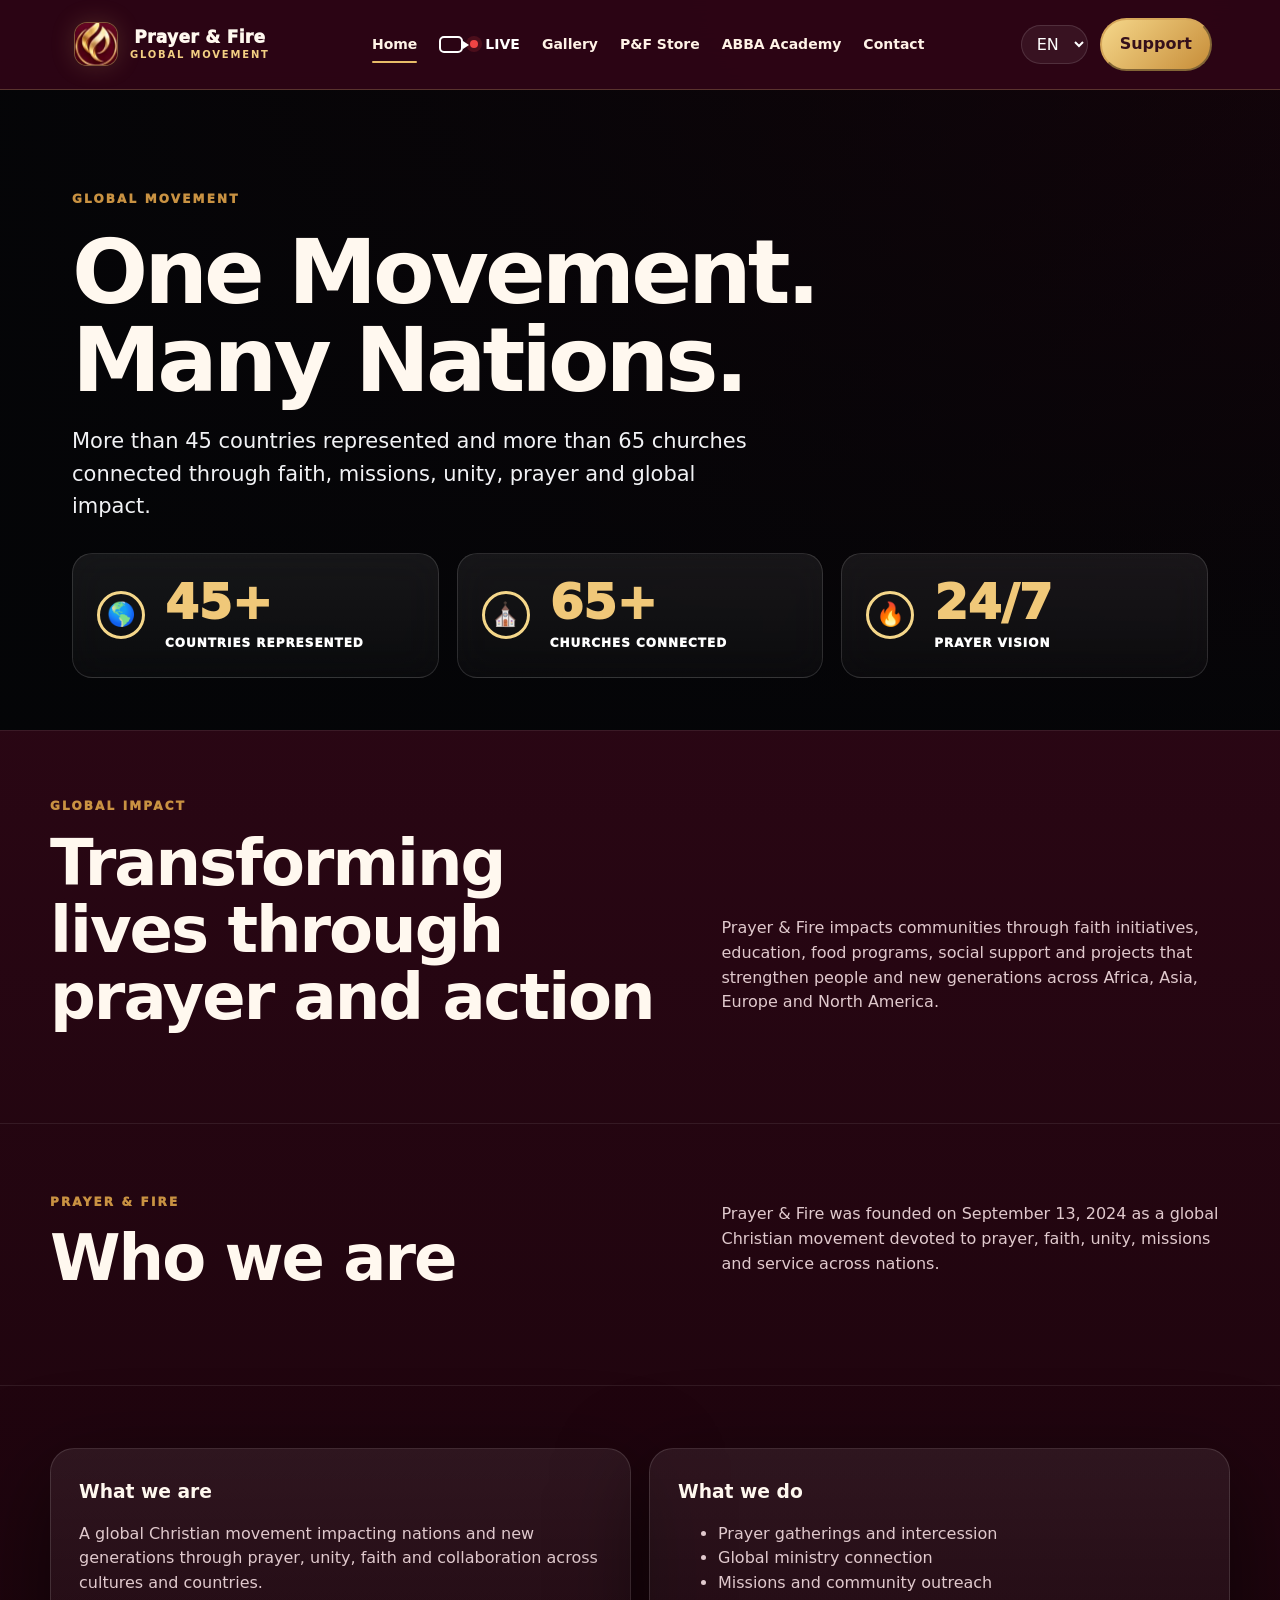
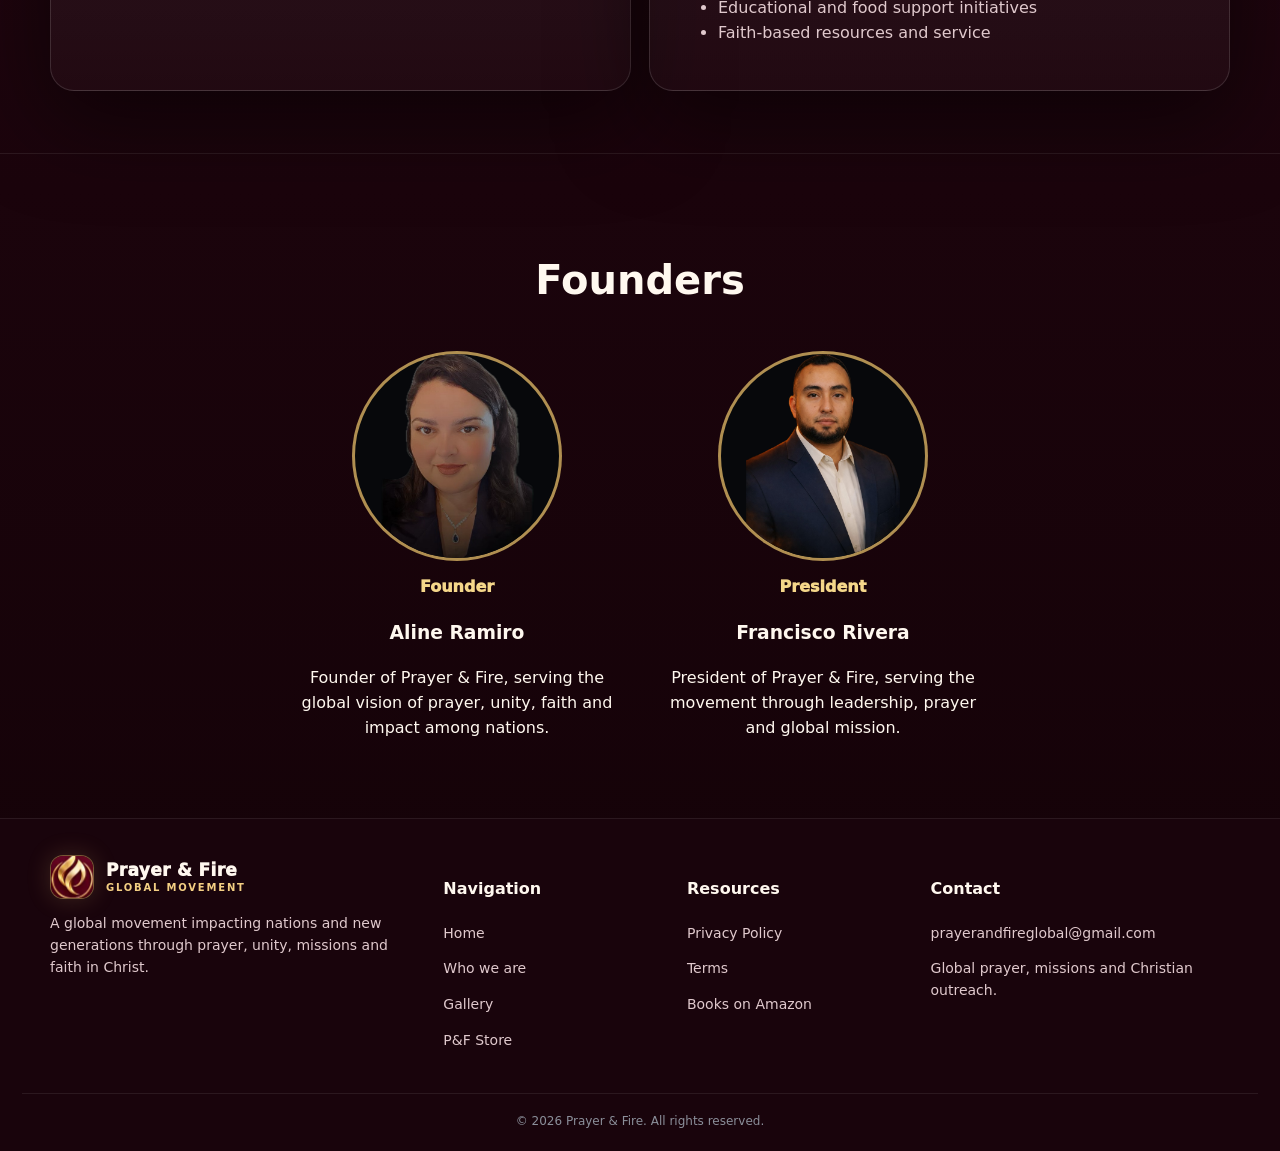
==== index.html @ 80cd93b4 "Clean up golden flame logo crop in site header" ====
<!doctype html>
<html lang="en">
<head>
  <meta charset="utf-8">

  <meta
    name="viewport"
    content="width=device-width,initial-scale=1,viewport-fit=cover"
  >

  <meta name="theme-color" content="#650820">

  <title>Prayer & Fire – Global Movement</title>

  <meta
    name="description"
    content="Prayer & Fire is a global Christian movement impacting nations and new generations through faith, unity, prayer, missions, outreach and global connection."
  >

  <meta
    name="keywords"
    content="Prayer and Fire, Prayer & Fire Global Movement, Christian movement, prayer, missions, global outreach, churches, nations"
  >

  <meta name="robots" content="index,follow,max-image-preview:large">

  <link rel="canonical" href="https://prayerandfire.org/">

  <meta property="og:title" content="Prayer & Fire – Global Movement">

  <meta
    property="og:description"
    content="A global Christian movement impacting nations and new generations through prayer, faith, unity, missions and global outreach."
  >

  <meta property="og:url" content="https://prayerandfire.org/">
  <meta property="og:type" content="website">
  <meta property="og:image" content="https://prayerandfire.org/prayer-fire-gold-icon.webp">

  <meta name="twitter:card" content="summary_large_image">

  <link rel="icon" href="/favicon.ico">

  <link
    rel="apple-touch-icon"
    sizes="180x180"
    href="/apple-touch-icon.png"
  >

  <script
    defer
    src="https://cdn.jsdelivr.net/npm/@supabase/supabase-js@2.112.3"
  ></script>

  <!-- Google / Search Engine structured information -->
  <script type="application/ld+json">
  {
    "@context":"https://schema.org",
    "@type":"Organization",
    "name":"Prayer & Fire Global Movement",
    "alternateName":"Prayer & Fire",
    "url":"https://prayerandfire.org/",
    "logo":"https://prayerandfire.org/prayer-fire-gold-icon.webp",
    "description":"A global Christian movement impacting nations and new generations through prayer, faith, unity, missions and global outreach.",
    "sameAs":[
      "https://www.instagram.com/prayerandfireglobal/"
    ],
    "founder":[
      {
        "@type":"Person",
        "name":"Aline Ramiro"
      },
      {
        "@type":"Person",
        "name":"Francisco Rivera"
      }
    ]
  }
  </script>

<style>

:root{
  --bg:#19040c;
  --panel:#270713;
  --card:#350b1b;
  --text:#fff8ef;
  --muted:#e0c9cd;
  --orange:#e8bc68;
  --orange2:#f5d78a;
  --green:#22c55e;
  --red:#ef4444;
  --border:rgba(255,255,255,.13);
  --r:24px;
  --shadow:0 28px 90px rgba(0,0,0,.52);
}

*{
  box-sizing:border-box;
}

html{
  scroll-behavior:smooth;
}

body{
  margin:0;
  background:
    radial-gradient(
      900px 500px at 75% 0%,
      rgba(232,188,104,.18),
      transparent 60%
    ),
    linear-gradient(
      180deg,
      #19040c,
      #260713 45%,
      #140309
    );

  color:var(--text);

  font-family:
    Inter,
    ui-sans-serif,
    system-ui,
    -apple-system,
    Segoe UI,
    Roboto,
    Arial,
    sans-serif;

  line-height:1.55;

  overflow-x:hidden;
}

a{
  color:inherit;
  text-decoration:none;
}

button,
input,
textarea,
select{
  font:inherit;
}

button{
  cursor:pointer;
}

img{
  max-width:100%;
}

.app{
  min-height:100vh;
}


/* =========================
   HEADER
========================= */

.topbar{
  position:sticky;
  top:0;
  z-index:50;

  background:rgba(40,6,18,.95);

  border-bottom:1px solid rgba(255,255,255,.09);

  backdrop-filter:blur(18px);
  -webkit-backdrop-filter:blur(18px);
}

.topbarInner{
  max-width:1180px;
  margin:0 auto;

  padding:18px;

  display:grid;

  grid-template-columns:auto 1fr auto;

  gap:18px;

  align-items:center;
}

.brandLink{
  display:flex;
  align-items:center;

  gap:12px;

  background:transparent;

  border:0;

  color:var(--text);

  cursor:pointer;
}

.brandLogo{
  width:44px;
  height:44px;

  border-radius:13px;

  overflow:hidden;

  background:rgba(232,188,104,.12);

  border:1px solid rgba(232,188,104,.38);

  box-shadow:
    0 0 24px
    rgba(232,188,104,.18);
}

.brandLogo img{
  width:100%;
  height:100%;

  object-fit:contain;

  padding:3px;
}

.brandTitle{
  display:flex;

  flex-direction:column;

  line-height:1;
}

.brandTitle strong{
  font-size:17px;

  letter-spacing:.02em;

  font-weight:950;
}

.brandTitle span{
  margin-top:4px;

  font-size:10px;

  letter-spacing:.18em;

  text-transform:uppercase;

  color:#edcb86;

  font-weight:900;
}

.nav{
  display:flex;

  gap:22px;

  justify-content:center;

  align-items:center;
}

.nav button{
  appearance:none;

  border:0;

  background:transparent;

  color:rgba(255,255,255,.88);

  font-size:14px;

  font-weight:850;

  cursor:pointer;

  padding:10px 0;

  position:relative;
}

.nav button::after{
  content:"";

  position:absolute;

  left:0;
  right:0;

  bottom:2px;

  height:2px;

  border-radius:999px;

  background:var(--orange);

  transform:scaleX(0);

  transition:.18s;
}

.nav button.active::after,
.nav button:hover::after{
  transform:scaleX(1);
}

.liveNav{
  display:inline-flex;
  align-items:center;
  gap:7px;
  color:#fff !important;
}

.liveCamera{
  width:24px;
  height:17px;
  border:2px solid currentColor;
  border-radius:5px;
  position:relative;
}

.liveCamera::after{
  content:"";
  position:absolute;
  right:-8px;
  top:3px;
  border-width:4px 0 4px 6px;
  border-style:solid;
  border-color:transparent transparent transparent currentColor;
}

.liveDot{
  width:8px;
  height:8px;
  border-radius:50%;
  background:var(--red);
  box-shadow:0 0 0 4px rgba(239,68,68,.16);
  animation:livePulse 1.7s ease-in-out infinite;
}

@keyframes livePulse{
  50%{opacity:.45}
}

.headerRight{
  display:flex;

  align-items:center;

  gap:12px;
}

.langWrap select{
  border:1px solid rgba(255,255,255,.12);

  background:rgba(255,255,255,.06);

  color:white;

  padding:8px 11px;

  border-radius:999px;
}

.topCta{
  background:
    linear-gradient(
      135deg,
      var(--orange),
      #c99242
    );

  padding:12px 18px;

  border-radius:999px;

  font-weight:900;
}


/* =========================
   BASIC PAGES
========================= */

.page{
  display:none;
}

.page.active{
  display:block;
}

.section{
  padding:62px 22px;

  border-top:
    1px solid
    rgba(255,255,255,.08);
}

.sectionInner{
  width:min(1180px,100%);

  margin:0 auto;
}

.pageHeader{
  padding:82px 22px 38px;

  background:
    radial-gradient(
      650px 280px at 22% 0%,
      rgba(232,188,104,.16),
      transparent 70%
    );
}

.pageHeaderInner{
  width:min(1180px,100%);

  margin:auto;
}

.pageHeader h1{
  font-size:
    clamp(
      38px,
      6vw,
      68px
    );

  line-height:1;

  letter-spacing:-2px;

  margin:0 0 15px;
}

.pageHeader p{
  color:var(--muted);

  font-size:17px;

  max-width:750px;
}

.eyebrow{
  display:inline-flex;

  color:#c99242;

  text-transform:uppercase;

  letter-spacing:.18em;

  font-weight:950;

  font-size:12px;
}

.sectionIntro{
  display:grid;

  grid-template-columns:
    1.1fr .9fr;

  gap:50px;

  align-items:end;

  margin-bottom:30px;
}

.sectionIntro h2{
  font-size:
    clamp(
      34px,
      5vw,
      64px
    );

  line-height:1.05;

  margin:12px 0 0;

  letter-spacing:-2px;
}

.sectionIntro p{
  color:var(--muted);

  font-size:16px;
}


/* =========================
   BUTTONS
========================= */

.btnRow{
  display:flex;

  gap:14px;

  flex-wrap:wrap;

  margin-top:26px;
}

.btn,
.platformBtn,
.supportBtn,
.adminBtn{
  min-height:50px;

  display:inline-flex;

  align-items:center;

  justify-content:center;

  gap:8px;

  border-radius:999px;

  padding:13px 20px;

  border:
    1px solid
    rgba(255,255,255,.18);

  background:
    rgba(255,255,255,.06);

  color:white;

  font-weight:900;

  cursor:pointer;
}

.primaryBtn,
.fireBtn{
  background:
    linear-gradient(
      135deg,
      var(--orange),
      #ff7b21
    );

  border:0;

  box-shadow:
    0 16px 38px
    rgba(232,188,104,.28);
}

.btn:hover,
.platformBtn:hover,
.supportBtn:hover,
.adminBtn:hover{
  transform:translateY(-1px);
}


/* =========================
   HERO
========================= */

.hero{
  min-height:640px;

  display:flex;

  align-items:center;

  position:relative;

  overflow:hidden;

  background:
    linear-gradient(
      90deg,
      rgba(4,5,7,.96) 0%,
      rgba(4,5,7,.74) 45%,
      rgba(4,5,7,.30) 100%
    ),
    linear-gradient(
      180deg,
      rgba(4,5,7,.05),
      rgba(4,5,7,.95)
    ),
    #19040c;

  background-size:cover;

  background-position:center;
}

.heroInner{
  width:min(1180px,100%);

  margin:auto;

  padding:84px 22px 40px;

  position:relative;

  z-index:2;
}

.hero h1{
  font-size:
    clamp(
      48px,
      7vw,
      96px
    );

  line-height:.98;

  letter-spacing:-4px;

  margin:18px 0 16px;

  max-width:770px;
}

.hero p{
  max-width:680px;

  color:#f1f2f5;

  font-size:
    clamp(
      16px,
      1.8vw,
      21px
    );
}

.heroStats{
  width:min(1180px,100%);

  margin:30px auto 0;

  display:grid;

  grid-template-columns:
    repeat(3,1fr);

  gap:18px;
}

.stat{
  border:1px solid var(--border);

  background:
    linear-gradient(
      180deg,
      rgba(255,255,255,.075),
      rgba(255,255,255,.028)
    );

  backdrop-filter:blur(18px);

  border-radius:20px;

  padding:24px;

  display:flex;

  align-items:center;

  gap:20px;
}

.statIcon{
  width:48px;
  height:48px;

  border-radius:50%;

  display:grid;

  place-items:center;

  border:3px solid #f5d78a;

  font-size:23px;
}

.stat strong{
  display:block;

  color:#f0c879;

  font-size:48px;

  line-height:1;

  font-weight:950;
}

.stat span{
  display:block;

  color:#fff;

  font-size:12px;

  font-weight:950;

  letter-spacing:.08em;

  text-transform:uppercase;

  margin-top:8px;
}


/* =========================
   CARDS
========================= */

.grid{
  display:grid;

  gap:18px;
}

.grid2{
  grid-template-columns:
    repeat(2,1fr);
}

.grid3{
  grid-template-columns:
    repeat(3,1fr);
}

.card{
  border:
    1px solid
    var(--border);

  background:
    linear-gradient(
      180deg,
      rgba(255,255,255,.07),
      rgba(255,255,255,.025)
    );

  border-radius:var(--r);

  box-shadow:var(--shadow);
}

.card h3{
  margin:0 0 8px;
}

.card p,
.card li{
  color:var(--muted);
}


/* =========================
   IMPACT
========================= */

.impactCard{
  overflow:hidden;
}

.impactImage{
  display:none;
}

.impactCard .impactIcon{
  margin-top:0;
}

.impactBody{
  padding:18px;
}

.impactIcon{
  width:44px;
  height:44px;

  margin-top:-42px;
  margin-bottom:12px;

  position:relative;

  border-radius:50%;

  background:
    linear-gradient(
      135deg,
      var(--orange),
      #ff8126
    );

  display:grid;

  place-items:center;

  box-shadow:
    0 12px 26px
    rgba(232,188,104,.32);
}


/* =========================
   GALLERY
========================= */

.galleryFilters{
  display:flex;
  gap:10px;
  flex-wrap:wrap;
  margin-bottom:24px;
}

.galleryFilter{
  min-height:44px;
  padding:10px 18px;
  border-radius:999px;
  border:1px solid rgba(255,255,255,.16);
  background:rgba(255,255,255,.06);
  color:#fff;
  font-weight:900;
}

.galleryFilter.active{
  border-color:transparent;
  background:linear-gradient(135deg,var(--orange),#ff7b21);
  box-shadow:0 12px 30px rgba(232,188,104,.22);
}

.galleryGrid{
  display:grid;

  grid-template-columns:
    repeat(3,1fr);

  gap:16px;
}

.galleryCard{
  overflow:hidden;

  border-radius:20px;

  border:
    1px solid
    var(--border);

  background:#0a0c10;
}

.galleryImage{
  aspect-ratio:1/1;

  overflow:hidden;

  cursor:pointer;

  background:#260713;
}

.galleryImage img{
  width:100%;
  height:100%;

  object-fit:cover;

  transition:.3s ease;
}

.galleryImage video{
  width:100%;
  height:100%;
  object-fit:cover;
  background:#000;
}

.recordPreview{
  width:100%;
  max-height:300px;
  margin-top:14px;
  border-radius:14px;
  background:#000;
  display:none;
}

.recordPreview.show{
  display:block;
}

.recordingDot{
  color:#ff7474;
  font-weight:900;
}

.galleryCard:hover img{
  transform:scale(1.035);
}

.galleryCaption{
  padding:15px;
}

.galleryCaption strong{
  display:block;

  margin-bottom:5px;
}

.galleryCaption span{
  display:block;

  color:var(--muted);

  font-size:13px;
}

.galleryEmpty{
  grid-column:1/-1;

  color:var(--muted);

  padding:30px;

  border:
    1px dashed
    rgba(255,255,255,.18);

  border-radius:18px;

  text-align:center;
}


/* =========================
   STORE / PRODUCTS / BOOKS
========================= */

.storeGrid{
  display:grid;

  grid-template-columns:
    repeat(2,1fr);

  gap:22px;
}

.storeGrid .card{
  padding:28px;
}

.amazonLogoPure{
  width:64px;
  height:64px;

  border-radius:18px;

  background:#050505;

  position:relative;

  margin-bottom:16px;

  display:flex;

  align-items:center;

  justify-content:center;
}

.amazonLogoPure span{
  color:#fff;

  font-size:43px;

  font-family:Georgia,serif;

  font-weight:900;

  transform:
    translateY(-4px);
}

.amazonLogoPure i{
  position:absolute;

  left:14px;
  right:12px;
  bottom:12px;

  height:9px;

  border-bottom:
    5px solid
    #ff9900;

  border-radius:
    0 0 60px 60px;
}

.platformLogo{
  width:64px;
  height:64px;

  object-fit:contain;

  border-radius:18px;

  margin-bottom:16px;
}

.productGrid,
.booksGrid{
  display:grid;

  grid-template-columns:
    repeat(3,1fr);

  gap:18px;

  margin-top:24px;
}

.productCard,
.bookCard{
  overflow:hidden;
}

.productImage{
  aspect-ratio:1.2/1;

  background:#0b0d10;
}

.productImage img{
  width:100%;
  height:100%;

  object-fit:cover;
}

.bookCover{
  aspect-ratio:3/4;

  background:#111;

  display:flex;

  justify-content:center;

  align-items:center;
}

.bookCover img{
  width:100%;
  height:100%;

  object-fit:cover;
}


/* =========================
   FOUNDERS
========================= */

.leadersWrap{
  display:grid;

  grid-template-columns:
    repeat(
      2,
      minmax(
        230px,
        320px
      )
    );

  justify-content:center;

  gap:46px;
}

.leader{
  text-align:center;
}

.leaderAvatar{
  width:210px;
  height:210px;

  margin:0 auto 14px;

  border-radius:50%;

  overflow:hidden;

  border:
    3px solid
    rgba(232,188,104,.75);

  background:#07080b;
}

.leaderAvatar img{
  width:100%;
  height:100%;

  object-fit:contain;

  object-position:
    center top;
}

.leaderRole{
  color:#f5d78a;

  font-weight:950;
}


/* =========================
   SUPPORT / CONTACT
========================= */

.supportGrid{
  display:grid;

  grid-template-columns:
    repeat(3,1fr);

  gap:22px;
}

.supportGrid .card{
  padding:28px;

  display:flex;

  flex-direction:column;

  align-items:flex-start;
}

.supportGrid .supportBtn{
  margin-top:auto;
}

.contactGrid{
  max-width:900px;

  display:grid;

  gap:24px;
}

.contactGrid .card,
.subscribeCard{
  padding:28px;
}

.field{
  width:100%;

  border:
    1px solid
    rgba(255,255,255,.13);

  background:
    rgba(255,255,255,.06);

  color:white;

  border-radius:16px;

  padding:14px 16px;

  margin:
    7px 0 12px;

  outline:none;
}

.field::placeholder{
  color:#8f93a0;
}

textarea.field{
  min-height:110px;

  resize:vertical;
}

.status{
  color:#edcb86;

  font-size:13px;
}

.status.ok{
  color:#78e69a;
}

.status.error{
  color:#ff8181;
}


/* =========================
   ADMIN
========================= */

.modal,
.lightbox{
  position:fixed;

  inset:0;

  z-index:9999;

  display:none;

  align-items:center;

  justify-content:center;

  background:
    rgba(0,0,0,.88);

  padding:18px;
}

.modal.active,
.lightbox.active{
  display:flex;
}

.modalPanel{
  width:
    min(
      1050px,
      96vw
    );

  max-height:92vh;

  overflow:auto;

  border:
    1px solid
    rgba(255,255,255,.13);

  background:
    linear-gradient(
      180deg,
      #15171d,
      #08090c
    );

  border-radius:24px;

  padding:24px;

  box-shadow:var(--shadow);
}

.modalTop{
  display:flex;

  align-items:center;

  justify-content:
    space-between;

  gap:16px;

  margin-bottom:16px;
}

.closeBtn,
.lightbox button{
  width:46px;
  height:46px;

  border-radius:50%;

  border:
    1px solid
    rgba(255,255,255,.20);

  background:
    rgba(255,255,255,.12);

  color:white;

  font-size:26px;
}

.adminTabs{
  display:flex;

  gap:10px;

  flex-wrap:wrap;

  margin:18px 0;
}

.adminTabs button{
  border-radius:999px;

  border:
    1px solid
    rgba(255,255,255,.15);

  background:
    rgba(255,255,255,.06);

  color:white;

  padding:11px 15px;

  font-weight:900;
}

.adminTabs button.active{
  background:
    linear-gradient(
      135deg,
      var(--orange),
      #ff7b21
    );

  border:0;
}

.adminSection{
  display:none;
}

.adminSection.active{
  display:block;
}

.adminRow{
  display:grid;

  grid-template-columns:
    1fr auto auto;

  gap:10px;

  align-items:center;

  border-top:
    1px solid
    rgba(255,255,255,.08);

  padding:14px 0;
}

.adminThumb{
  width:58px;
  height:58px;

  object-fit:cover;

  border-radius:10px;

  margin-right:10px;

  vertical-align:middle;
}

.danger{
  background:
    rgba(255,40,40,.16);

  border-color:
    rgba(255,40,40,.30);
}

.uploadBox{
  border:
    1px dashed
    rgba(255,255,255,.22);

  border-radius:16px;

  padding:18px;

  margin:10px 0 14px;
}

.uploadPreview{
  width:150px;
  max-height:170px;

  object-fit:cover;

  border-radius:13px;

  display:none;

  margin-top:12px;
}

.uploadPreview.show{
  display:block;
}

.checkRow{
  display:flex;

  align-items:center;

  gap:10px;

  margin:12px 0;
}

.checkRow input{
  width:20px;
  height:20px;
}

.adminGroup{
  padding:18px;

  border:
    1px solid
    var(--border);

  border-radius:18px;

  margin:15px 0;

  background:
    rgba(255,255,255,.025);
}

.subscriberTools{
  display:flex;

  gap:10px;

  flex-wrap:wrap;

  margin-bottom:18px;
}


/* =========================
   LIGHTBOX
========================= */

.lightbox img{
  max-width:96vw;

  max-height:88vh;

  object-fit:contain;

  border-radius:14px;
}

.lightbox button{
  position:absolute;

  top:20px;
  right:20px;
}


/* =========================
   FOOTER
========================= */

.footer{
  border-top:
    1px solid
    rgba(255,255,255,.08);

  padding:
    36px 22px 20px;

  background:#19040c;
}

.footerInner{
  width:min(1180px,100%);

  margin:auto;

  display:grid;

  grid-template-columns:
    1.2fr .7fr .7fr 1fr;

  gap:34px;
}

.footer p,
.footer a{
  color:var(--muted);

  font-size:14px;
}

.copy{
  text-align:center;

  color:#8b8f9a;

  font-size:12px;

  margin-top:28px;

  padding-top:18px;

  border-top:
    1px solid
    rgba(255,255,255,.08);
}


/* =========================
   MOBILE
========================= */

@media(max-width:960px){

  .topbarInner{
    grid-template-columns:
      1fr auto;
  }

  .nav{
    grid-column:1/-1;

    justify-content:flex-start;

    overflow-x:auto;

    gap:18px;

    padding-bottom:4px;
  }

  .topCta{
    display:none;
  }

  .sectionIntro{
    grid-template-columns:1fr;
  }

  .heroStats,
  .grid3,
  .supportGrid,
  .footerInner{
    grid-template-columns:
      1fr 1fr;
  }

  .storeGrid,
  .grid2,
  .galleryGrid,
  .booksGrid,
  .productGrid{
    grid-template-columns:
      1fr 1fr;
  }

}

@media(max-width:640px){

  .topbarInner{
    padding:
      14px 12px;
  }

  .brandLogo{
    width:40px;
    height:40px;
  }

  .brandTitle strong{
    font-size:14px;
  }

  .brandTitle span{
    font-size:9px;
  }

  .nav{
    gap:16px;
  }

  .nav button{
    white-space:nowrap;

    font-size:13px;
  }

  .hero{
    min-height:auto;

    background:
      linear-gradient(
        180deg,
        rgba(4,5,7,.65),
        rgba(4,5,7,.98)
      ),
      #19040c;

    background-size:cover;
    background-position:center;
  }

  .heroInner{
    padding:
      68px 16px 28px;
  }

  .hero h1{
    font-size:
      clamp(
        47px,
        14vw,
        72px
      );

    letter-spacing:-2px;
  }

  .heroStats,
  .grid3,
  .grid2,
  .storeGrid,
  .supportGrid,
  .galleryGrid,
  .booksGrid,
  .productGrid,
  .footerInner{
    grid-template-columns:1fr;
  }

  .section{
    padding:
      46px 16px;
  }

  .pageHeader{
    padding:
      56px 16px 28px;
  }

  .impactImage{
    height:320px;
  }

  .leadersWrap{
    grid-template-columns:1fr;
  }

  .leaderAvatar{
    width:170px;
    height:170px;
  }

  .adminRow{
    grid-template-columns:1fr;
  }

  .adminTabs{
    position:sticky;
    top:0;

    background:#121419;

    padding:10px 0;

    z-index:3;
  }

}


/* Prayer & Fire burgundy and gold brand refresh */
body{background:radial-gradient(900px 600px at 75% 0%,rgba(158,28,67,.32),transparent 65%),linear-gradient(180deg,#330819,#1b040c 65%,#130207);color:#fff8ef}
.topbar{background:rgba(43,5,20,.96);border-bottom-color:rgba(237,203,134,.24)}
.nav button{color:#fff3e7}
.brandTitle span{color:#f3cf83}
.topCta,.primaryBtn,.supportBtn.primaryBtn{background:linear-gradient(135deg,#f5d78a,#c78d39)!important;color:#35101b!important;border-color:#d6a75a!important}
.topCta:hover,.primaryBtn:hover{filter:brightness(1.08)}
.nav button:focus-visible,.topCta:focus-visible,a:focus-visible{outline:3px solid #f5d78a;outline-offset:3px}

/* Mobile navigation: no clipped Contact or horizontal scrolling. */
@media(max-width:960px){
 .topbarInner{grid-template-columns:minmax(0,1fr) auto;gap:10px}
 .nav{grid-column:1/-1;display:flex;flex-wrap:wrap;justify-content:flex-start;align-items:center;gap:6px 15px;overflow:visible;min-width:0;padding-bottom:0}
 .nav button{white-space:nowrap;padding:9px 0}
 .headerRight{grid-column:2;grid-row:1}
}
@media(max-width:640px){
 .topbarInner{display:grid;grid-template-columns:minmax(0,1fr) auto;gap:9px 10px;padding:13px 14px}
 .brandLink{min-width:0}
 .brandTitle strong{font-size:15px}
 .brandTitle span{font-size:9px}
 .nav{grid-row:2;grid-column:1/-1;gap:3px 14px;overflow:visible;flex-wrap:wrap}
 .nav button{font-size:12px;padding:9px 0;flex:0 0 auto}
 .headerRight{grid-row:1;grid-column:2;justify-self:end}
 .langWrap select{font-size:13px;padding:7px 8px}
 .liveCamera{width:20px;height:15px}
}
@media(max-width:370px){.nav{gap:2px 10px}.nav button{font-size:11px}}
/* Remove leftover orange accents so statistics match burgundy/gold branding. */
.heroStats strong,.statCard strong,.statCard h3,.heroStat strong,.metricNumber{color:#efc979!important}

/* Stable responsive header: logo, complete menu, then language and donations. */
.heroStats .stat strong{color:#f0c879!important}
@media(max-width:960px){
 .topbarInner{display:grid!important;grid-template-columns:minmax(0,1fr) auto!important;gap:12px!important;align-items:center!important;padding:14px 18px!important}
 .brandLink{grid-column:1!important;grid-row:1!important;min-width:0!important;justify-self:start!important}
 .nav{grid-column:1/-1!important;grid-row:2!important;display:flex!important;flex-wrap:wrap!important;justify-content:flex-start!important;align-items:center!important;gap:7px 20px!important;width:100%!important;min-width:0!important;overflow:visible!important;padding:0!important}
 .nav button{font-size:14px!important;white-space:nowrap!important;line-height:1.3!important;padding:9px 0!important}
 .headerRight{grid-column:2!important;grid-row:1!important;display:flex!important;align-items:center!important;gap:10px!important;margin:0!important;justify-self:end!important}
 .topCta.navBtn{display:inline-flex!important;align-items:center!important;justify-content:center!important;min-height:43px!important;position:static!important;white-space:nowrap!important;padding:9px 15px!important;font-size:13px!important}
}
@media(max-width:640px){
 .topbarInner{grid-template-columns:minmax(0,1fr) auto!important;gap:10px!important;padding:14px 15px!important}
 .brandLogo{width:42px!important;height:42px!important}
 .brandTitle strong{font-size:14px!important}
 .brandTitle span{font-size:9px!important}
 .nav{grid-row:2!important;gap:4px 14px!important}
 .nav button{font-size:12px!important;padding:7px 0!important}
 .headerRight{grid-column:1/-1!important;grid-row:3!important;width:100%!important;justify-content:space-between!important;justify-self:stretch!important}
 .topCta.navBtn{min-width:115px!important;min-height:43px!important}
 .heroStats .stat strong{font-size:clamp(32px,9vw,48px)}
}

/* Crop stray lettering at the bottom of the golden flame icon. */
.brandLogo{overflow:hidden!important;isolation:isolate}
.brandLogo img{display:block!important;width:118%!important;height:118%!important;max-width:none!important;object-fit:cover!important;object-position:center 40%!important;padding:0!important;transform:translate(-7.6%,-11%)!important}
</style>
</head>

<body>

<div class="app">

<header class="topbar">

  <div class="topbarInner">

    <button
      class="brandLink navBtn"
      id="secretLogo"
      data-go="home"
      type="button"
    >

      <div class="brandLogo">

        <img
          src="./prayer-fire-gold-icon.webp?v=20261022"
          alt="Prayer & Fire golden flame logo"
        >

      </div>

      <div class="brandTitle">

        <strong>
          Prayer & Fire
        </strong>

        <span>
          Global Movement
        </span>

      </div>

    </button>

    <nav class="nav">

      <button
        class="navBtn active"
        data-go="home"
      >
        Home
      </button>

      <button
        class="liveNav"
        id="liveMeetingBtn"
        type="button"
        aria-label="Open live meeting"
      >
        <span class="liveCamera" aria-hidden="true"></span>
        <span class="liveDot" aria-hidden="true"></span>
        <span>LIVE</span>
      </button>

      <button
        class="navBtn"
        data-go="gallery"
      >
        Gallery
      </button>

      <button
        class="navBtn"
        data-go="store"
      >
        P&F Store
      </button>

      <button
        type="button"
        onclick="window.location.href='/academy.html'"
        aria-label="Open ABBA Academy"
      >
        ABBA Academy
      </button>

      <button
        class="navBtn"
        data-go="contact"
      >
        Contact
      </button>

    </nav>

    <div class="headerRight">

      <div class="langWrap">

        <select
          id="langSelect"
          aria-label="Language"
        >

          <option value="en">
            EN
          </option>

          <option value="es">
            ES
          </option>

          <option value="pt">
            PT
          </option>

        </select>

      </div>

      <button
        class="topCta navBtn"
        data-go="support"
      >
        Support
      </button>

    </div>

  </div>

</header>


<main>


<!-- =======================
     HOME
======================= -->

<section
  class="page active"
  data-page="home"
>

  <div class="hero">

    <div class="heroInner">

      <div class="eyebrow">
        Global Movement
      </div>

      <h1>
        One Movement.<br>
        Many Nations.
      </h1>

      <p>
        More than 45 countries represented and more than
        65 churches connected through faith, missions,
        unity, prayer and global impact.
      </p>

      <div class="heroStats">

        <div class="stat">

          <div class="statIcon">
            🌎
          </div>

          <div>

            <strong
              data-setting="stat_countries"
            >
              45+
            </strong>

            <span>
              Countries Represented
            </span>

          </div>

        </div>


        <div class="stat">

          <div class="statIcon">
            ⛪
          </div>

          <div>

            <strong
              data-setting="stat_churches"
            >
              65+
            </strong>

            <span>
              Churches Connected
            </span>

          </div>

        </div>


        <div class="stat">

          <div class="statIcon">
            🔥
          </div>

          <div>

            <strong
              data-setting="stat_prayer"
            >
              24/7
            </strong>

            <span>
              Prayer Vision
            </span>

          </div>

        </div>

      </div>

    </div>

  </div>


  <!-- GLOBAL IMPACT -->

  <section class="section">

    <div class="sectionInner">

      <div class="sectionIntro">

        <div>

          <div class="eyebrow">
            Global Impact
          </div>

          <h2>
            Transforming lives through prayer and action
          </h2>

        </div>

        <p>
          Prayer & Fire impacts communities through faith
          initiatives, education, food programs, social
          support and projects that strengthen people and
          new generations across Africa, Asia, Europe and
          North America.
        </p>

      </div>

      <div
        id="impactGrid"
        class="grid grid3"
      ></div>

    </div>

  </section>


  <!-- WHO WE ARE -->

  <section class="section" id="who-we-are">

    <div class="sectionInner">

      <div class="sectionIntro">

        <div>
          <div class="eyebrow">Prayer & Fire</div>
          <h2>Who we are</h2>
        </div>

        <p>
          Prayer & Fire was founded on September 13, 2024
          as a global Christian movement devoted to prayer,
          faith, unity, missions and service across nations.
        </p>

      </div>

    </div>

  </section>


  <section class="section">

    <div class="sectionInner">

      <div class="grid grid2">

        <div
          class="card"
          style="padding:28px"
        >

          <h3>
            What we are
          </h3>

          <p>
            A global Christian movement impacting nations
            and new generations through prayer, unity,
            faith and collaboration across cultures
            and countries.
          </p>

        </div>


        <div
          class="card"
          style="padding:28px"
        >

          <h3>
            What we do
          </h3>

          <ul>

            <li>
              Prayer gatherings and intercession
            </li>

            <li>
              Global ministry connection
            </li>

            <li>
              Missions and community outreach
            </li>

            <li>
              Educational and food support initiatives
            </li>

            <li>
              Faith-based resources and service
            </li>

          </ul>

        </div>

      </div>

    </div>

  </section>


  <section class="section">

    <div class="sectionInner">

      <h2
        style="
          text-align:center;
          font-size:40px;
          margin-bottom:40px
        "
      >
        Founders
      </h2>


      <div class="leadersWrap">

        <div class="leader">

          <div class="leaderAvatar">

            <img
              src="./aline.png.PNG"
              alt="Aline Ramiro, founder of Prayer and Fire"
            >

          </div>

          <div class="leaderRole">
            Founder
          </div>

          <h3>
            Aline Ramiro
          </h3>

          <p>
            Founder of Prayer & Fire, serving the global
            vision of prayer, unity, faith and impact
            among nations.
          </p>

        </div>


        <div class="leader">

          <div class="leaderAvatar">

            <img
              src="./francisco.png.PNG"
              alt="Francisco Rivera, president of Prayer and Fire"
            >

          </div>

          <div class="leaderRole">
            President
          </div>

          <h3>
            Francisco Rivera
          </h3>

          <p>
            President of Prayer & Fire, serving the movement
            through leadership, prayer and global mission.
          </p>

        </div>

      </div>

    </div>

  </section>

</section>



<!-- =======================
     GALLERY
======================= -->

<section
  class="page"
  data-page="gallery"
>

  <div class="pageHeader">

    <div class="pageHeaderInner">

      <div class="eyebrow">
        Prayer & Fire
      </div>

      <h1>
        Gallery
      </h1>

      <p>
        Real photos and videos from Prayer & Fire missions,
        meetings, prayer gatherings, education,
        outreach and service across nations.
      </p>

    </div>

  </div>


  <section class="section">

    <div class="sectionInner">

      <div
        class="galleryFilters"
        role="group"
        aria-label="Filter gallery media"
      >
<button
          class="galleryFilter active"
          type="button"
          data-gallery-filter="photos"
        >
          Photos
        </button>

        <button
          class="galleryFilter"
          type="button"
          data-gallery-filter="videos"
        >
          Videos
        </button>
      </div>

      <div
        id="galleryGrid"
        class="galleryGrid"
      ></div>

      <p
        id="galleryStatus"
        class="status"
      ></p>

    </div>

  </section>

</section>



<!-- =======================
     STORE
======================= -->

<section
  class="page"
  data-page="store"
>

  <div class="pageHeader">

    <div class="pageHeaderInner">

      <h1>
        P&F Store
      </h1>

      <p>
        Official Prayer & Fire resources, books,
        apparel and products.
      </p>

    </div>

  </div>


  <section class="section">

    <div class="sectionInner">

      <div class="storeGrid">


        <!-- AMAZON -->

        <div class="card">

          <div
            class="amazonLogoPure"
            aria-label="Amazon"
          >

            <span>
              a
            </span>

            <i></i>

          </div>

          <h3>
            Books on Amazon
          </h3>

          <p>
            Browse available Prayer & Fire books
            and open them securely on Amazon.
          </p>

          <div class="btnRow">

            <button
              class="platformBtn primaryBtn navBtn"
              data-go="books"
              type="button"
            >
              View Books
            </button>

          </div>

        </div>


        <!-- ETSY -->

        <div class="card">

          <img
            class="platformLogo"
            src="./etsy-logo.PNG"
            alt="Etsy logo"
          >

          <h3>
            Apparel & Products
          </h3>

          <p>
            Shop official Prayer & Fire products
            through our Etsy store.
          </p>

          <div class="btnRow">

            <a
              class="platformBtn primaryBtn"
              href="https://prayerandfire.etsy.com"
              target="_blank"
              rel="noopener"
            >
              Open Etsy Store
            </a>

          </div>

        </div>

      </div>


      <div
        id="productsGrid"
        class="productGrid"
      ></div>

    </div>

  </section>

</section>



<!-- =======================
     BOOKS
======================= -->

<section
  class="page"
  data-page="books"
>

  <div class="pageHeader">

    <div class="pageHeaderInner">

      <div class="eyebrow">
        Prayer & Fire Store
      </div>

      <h1>
        Books
      </h1>

      <p>
        Browse available titles and open each
        book securely on Amazon.
      </p>

      <div class="btnRow">

        <button
          class="btn navBtn"
          data-go="store"
          type="button"
        >
          ← Back to Store
        </button>

      </div>

    </div>

  </div>


  <section class="section">

    <div class="sectionInner">

      <p
        id="booksStatus"
        class="status"
      ></p>

      <div
        id="booksGrid"
        class="booksGrid"
      ></div>

    </div>

  </section>

</section>



<!-- =======================
     SUPPORT
======================= -->

<section
  class="page"
  data-page="support"
>

  <div class="pageHeader">

    <div class="pageHeaderInner">

      <div class="eyebrow">
        Support the Mission
      </div>

      <h1>
        Fuel the global prayer movement.
      </h1>

      <p>
        Your generosity helps support prayer initiatives,
        global outreach, faith resources and the
        Prayer & Fire mission.
      </p>

    </div>

  </div>


  <section class="section">

    <div class="sectionInner">

      <div class="supportGrid">


        <div class="card">

          <h3>
            One-time giving
          </h3>

          <p>
            Give securely via Stripe.
          </p>

          <a
            class="supportBtn primaryBtn"
            href="https://buy.stripe.com/9B66oHco06AqdX9dab7bW01"
            target="_blank"
            rel="noopener"
          >
            Give once
          </a>

        </div>


        <div class="card">

          <h3>
            Monthly support ($8.99)
          </h3>

          <p>
            Become a monthly supporter of the
            global prayer vision.
          </p>

          <a
            class="supportBtn primaryBtn"
            href="https://buy.stripe.com/6oU14ngEgcYO8CPfij7bW05"
            target="_blank"
            rel="noopener"
          >
            Start monthly support
          </a>

        </div>


        <div class="card">

          <h3>
            Manage subscription
          </h3>

          <p>
            Update your payment method or cancel
            monthly support securely.
          </p>

          <a
            class="supportBtn primaryBtn"
            href="https://billing.stripe.com/p/login/cNi00j3Ru6Aq5qD1rt7bW00"
            target="_blank"
            rel="noopener"
          >
            Manage subscription
          </a>

        </div>

        <div class="card">
          <h3>Contact Prayer & Fire</h3>
          <p>Questions, partnerships or ministry support? Reach our team here.</p>
          <button class="supportBtn primaryBtn navBtn" type="button" data-go="contact">Contact us</button>
        </div>
      </div>

    </div>

  </section>

</section>



<!-- =======================
     CONTACT
======================= -->

<section
  class="page"
  data-page="contact"
>

  <div class="pageHeader">

    <div class="pageHeaderInner">

      <h1>
        Connect with Prayer & Fire
      </h1>

      <p>
        Use our official email and social platforms
        for ministry communication, partnership
        questions and support.
      </p>

    </div>

  </div>


  <section class="section">

    <div class="sectionInner contactGrid">


      <!-- EMAIL -->

      <div class="card">

        <img
          class="platformLogo"
          src="./gmail-logo..PNG"
          alt="Gmail logo"
        >

        <h3>
          Official Email
        </h3>

        <p>
          Send a direct message to the
          Prayer & Fire team.
        </p>

        <a
          class="platformBtn primaryBtn"
          href="mailto:prayerandfireglobal@gmail.com"
        >
          prayerandfireglobal@gmail.com
        </a>

      </div>


      <!-- SUBSCRIBE -->

      <div class="subscribeCard card">

        <h3>
          Subscribe for Updates
        </h3>

        <p>
          Receive Prayer & Fire ministry updates,
          mission news, global impact reports
          and new products.
        </p>


        <form id="subscribeForm">

          <input
            name="website"
            tabindex="-1"
            autocomplete="off"
            aria-hidden="true"
            style="display:none"
          >

          <input
            class="field"
            name="name"
            placeholder="Name"
            required
          >

          <input
            class="field"
            name="email"
            type="email"
            placeholder="Email"
            required
          >

          <input
            class="field"
            name="country"
            placeholder="Country"
          >

          <button
            class="supportBtn primaryBtn"
            type="submit"
          >
            Subscribe
          </button>

          <p
            class="status"
            id="subscribeStatus"
          ></p>

        </form>

      </div>


      <!-- SOCIAL -->

      <div class="card">

        <h3>
          Instagram
        </h3>

        <p>
          Follow the official Prayer & Fire account.
        </p>

        <div class="btnRow">

          <a
            class="platformBtn primaryBtn"
            href="https://www.instagram.com/prayerandfireglobal/"
            target="_blank"
            rel="noopener"
          >
            @prayerandfireglobal
          </a>

        </div>

      </div>

    </div>

  </section>

</section>

</main>



<!-- =======================
     FOOTER
======================= -->

<footer class="footer">

  <div class="footerInner">

    <div>

      <div
        class="brandLink"
        style="
          pointer-events:none;
          margin-bottom:14px
        "
      >

        <div class="brandLogo">

          <img
            src="./prayer-fire-gold-icon.webp?v=20261022"
            alt="Prayer and Fire logo"
          >

        </div>

        <div class="brandTitle">

          <strong>
            Prayer & Fire
          </strong>

          <span>
            Global Movement
          </span>

        </div>

      </div>

      <p>
        A global movement impacting nations and
        new generations through prayer, unity,
        missions and faith in Christ.
      </p>

    </div>


    <div>

      <h4>
        Navigation
      </h4>

      <p>
        <a
          href="#home"
          class="navBtn"
          data-go="home"
        >
          Home
        </a>
      </p>

      <p>
        <a
          href="#who-we-are"
          class="navBtn"
          data-go="home"
          data-scroll="who-we-are"
        >
          Who we are
        </a>
      </p>

      <p>
        <a
          href="#gallery"
          class="navBtn"
          data-go="gallery"
        >
          Gallery
        </a>
      </p>

      <p>
        <a
          href="#store"
          class="navBtn"
          data-go="store"
        >
          P&F Store
        </a>
      </p>

    </div>


    <div>

      <h4>
        Resources
      </h4>

      <p>
        <a href="./privacy.html">
          Privacy Policy
        </a>
      </p>

      <p>
        <a href="./terms.html">
          Terms
        </a>
      </p>

      <p>
        <a
          href="#books"
          class="navBtn"
          data-go="books"
        >
          Books on Amazon
        </a>
      </p>

    </div>


    <div>

      <h4>
        Contact
      </h4>

      <p>
        prayerandfireglobal@gmail.com
      </p>

      <p>
        Global prayer, missions and
        Christian outreach.
      </p>

    </div>

  </div>


  <div class="copy">

    ©
    <span id="year"></span>
    Prayer & Fire.
    All rights reserved.

  </div>

</footer>

</div>



<!-- =======================
     LIGHTBOX
======================= -->

<div
  class="lightbox"
  id="lightbox"
>

  <button
    type="button"
    id="lightboxClose"
    aria-label="Close image"
  >
    ×
  </button>

  <img
    id="lightboxImg"
    src=""
    alt="Prayer and Fire gallery image"
  >

</div>



<!-- =======================
     ADMIN MODAL
======================= -->

<div
  class="modal"
  id="adminModal"
>

  <div class="modalPanel">

    <div class="modalTop">

      <div>

        <div class="eyebrow">
          Prayer & Fire
        </div>

        <h2
          style="
            margin:6px 0 0
          "
        >
          Admin Dashboard
        </h2>

      </div>

      <button
        class="closeBtn"
        id="adminClose"
        type="button"
      >
        ×
      </button>

    </div>


    <!-- LOGIN -->

    <div id="loginBox">

      <p style="color:var(--muted)">
        Sign in with your Prayer & Fire admin account.
      </p>

      <input
        class="field"
        id="adminEmail"
        type="email"
        placeholder="Email"
      >

      <input
        class="field"
        id="adminPassword"
        type="password"
        placeholder="Password"
      >

      <button
        class="adminBtn primaryBtn"
        id="adminLogin"
        type="button"
      >
        Login
      </button>

      <p
        class="status"
        id="adminLoginStatus"
      ></p>

    </div>


    <!-- DASHBOARD -->

    <div
      id="dashboardBox"
      style="display:none"
    >

      <div
        class="btnRow"
        style="margin-top:0"
      >

        <button
          class="adminBtn"
          id="adminLogout"
          type="button"
        >
          Logout
        </button>

      </div>


      <!-- TABS -->

      <div class="adminTabs">

        <button
          class="active"
          data-tab="products"
        >
          Products
        </button>

        <button data-tab="booksAdmin">
          Books
        </button>

        <button data-tab="galleryAdmin">
          Gallery
        </button>

        <button data-tab="impactAdmin">
          Global Impact
        </button>

        <button data-tab="settingsAdmin">
          Statistics
        </button>

        <button data-tab="subscribersAdmin">
          Subscribers
        </button>

      </div>



      <!-- PRODUCTS -->

      <section
        class="adminSection active"
        data-admin-section="products"
      >

        <h3>
          Store Products
        </h3>


        <input
          type="hidden"
          id="prodEditId"
        >


        <input
          class="field"
          id="prodTitle"
          placeholder="Product title"
        >


        <textarea
          class="field"
          id="prodDesc"
          placeholder="Description"
        ></textarea>


        <input
          class="field"
          id="prodPrice"
          placeholder="Price, example $24.99"
        >


        <input
          class="field"
          id="prodImage"
          placeholder="Image URL"
        >


        <div class="uploadBox">

          <strong>
            Upload product photo
          </strong>

          <p style="color:var(--muted)">
            Choose a photo from your iPhone.
          </p>

          <input
            id="prodImageFile"
            type="file"
            accept="image/*"
          >

          <img
            id="prodPreview"
            class="uploadPreview"
            alt="Product preview"
          >

        </div>


        <input
          class="field"
          id="prodLink"
          placeholder="Buy link"
        >


        <label class="checkRow">

          <input
            type="checkbox"
            id="prodActive"
            checked
          >

          <span>
            Show product publicly
          </span>

        </label>


        <button
          class="adminBtn primaryBtn"
          id="saveProduct"
        >
          Add Product
        </button>

        <button
          class="adminBtn"
          id="cancelProductEdit"
          style="display:none"
        >
          Cancel Edit
        </button>


        <p
          class="status"
          id="productStatus"
        ></p>


        <div id="adminProductsList"></div>

      </section>



      <!-- BOOKS -->

      <section
        class="adminSection"
        data-admin-section="booksAdmin"
      >

        <h3>
          Books
        </h3>


        <input
          type="hidden"
          id="bookEditId"
        >


        <input
          class="field"
          id="bookTitle"
          placeholder="Book title"
        >


        <input
          class="field"
          id="bookAuthor"
          placeholder="Author"
        >


        <textarea
          class="field"
          id="bookDescription"
          placeholder="Book description"
        ></textarea>


        <input
          class="field"
          id="bookCover"
          placeholder="Cover URL"
        >


        <div class="uploadBox">

          <strong>
            Upload book cover
          </strong>

          <p style="color:var(--muted)">
            Choose the cover image from your iPhone.
          </p>

          <input
            id="bookCoverFile"
            type="file"
            accept="image/*"
          >

          <img
            id="bookPreview"
            class="uploadPreview"
            alt="Book preview"
          >

        </div>


        <input
          class="field"
          id="bookAmazon"
          placeholder="Amazon URL"
        >


        <label class="checkRow">

          <input
            type="checkbox"
            id="bookActive"
            checked
          >

          <span>
            Show book publicly
          </span>

        </label>


        <button
          class="adminBtn primaryBtn"
          id="saveBook"
        >
          Add Book
        </button>


        <button
          class="adminBtn"
          id="cancelBookEdit"
          style="display:none"
        >
          Cancel Edit
        </button>


        <p
          class="status"
          id="bookStatus"
        ></p>


        <div id="adminBooksList"></div>

      </section>



      <!-- GALLERY -->

      <section
        class="adminSection"
        data-admin-section="galleryAdmin"
      >

        <h3>
          Gallery
        </h3>


        <input
          type="hidden"
          id="galleryEditId"
        >


        <input
          class="field"
          id="galleryTitle"
          placeholder="Photo or video title"
        >


        <textarea
          class="field"
          id="galleryDescription"
          placeholder="Photo or video description"
        ></textarea>


        <input
          class="field"
          id="galleryCountry"
          placeholder="Country or region"
        >


        <input
          class="field"
          id="galleryCategory"
          placeholder="Category, example Prayer, Missions, Africa"
        >


        <input
          class="field"
          id="galleryAlt"
          placeholder="Alt text for Google Images"
        >


        <input
          class="field"
          id="galleryImage"
          placeholder="Photo or video URL"
        >


        <div class="uploadBox">

          <strong>
            Upload a photo or video
          </strong>

          <p style="color:var(--muted)">
            Choose one photo or video, or two short videos together from your iPhone, paste a link above,
            or record with your camera and microphone.
          </p>

          <input
            id="galleryImageFile"
            type="file"
            accept="image/*,video/*"
            multiple
          >

          <p id="gallerySelectedFiles" style="color:var(--muted)" aria-live="polite"></p>

          <img
            id="galleryPreview"
            class="uploadPreview"
            alt="Gallery preview"
          >

          <video
            id="galleryVideoPreview"
            class="recordPreview"
            controls
            playsinline
          ></video>

          <div class="btnRow">
            <button class="adminBtn" id="startGalleryRecording" type="button">
              Record Camera &amp; Microphone
            </button>
            <button class="adminBtn danger" id="stopGalleryRecording" type="button" disabled>
              Stop Recording
            </button>
          </div>

          <p class="status" id="galleryRecordingStatus"></p>

        </div>


        <label class="checkRow">

          <input
            type="checkbox"
            id="galleryActive"
            checked
          >

          <span>
            Show publicly in Gallery
          </span>

        </label>


        <button
          class="adminBtn primaryBtn"
          id="saveGallery"
        >
          Add Media
        </button>


        <button
          class="adminBtn"
          id="cancelGalleryEdit"
          style="display:none"
        >
          Cancel Edit
        </button>


        <p
          class="status"
          id="galleryAdminStatus"
        ></p>


        <div id="adminGalleryList"></div>

      </section>



      <!-- GLOBAL IMPACT -->

      <section
        class="adminSection"
        data-admin-section="impactAdmin"
      >

        <h3>
          Global Impact
        </h3>


        <input
          type="hidden"
          id="impactEditId"
        >


        <input
          class="field"
          id="impactTitle"
          placeholder="Impact title"
        >


        <textarea
          class="field"
          id="impactDescription"
          placeholder="Impact description"
        ></textarea>


        <input
          class="field"
          id="impactCountry"
          placeholder="Country or region"
        >


        <input
          class="field"
          id="impactIcon"
          placeholder="Emoji icon, example 🌎"
        >


        <input
          class="field"
          id="impactImage"
          placeholder="Image URL"
        >


        <div class="uploadBox">

          <strong>
            Upload impact photo
          </strong>

          <input
            id="impactImageFile"
            type="file"
            accept="image/*"
          >

          <img
            id="impactPreview"
            class="uploadPreview"
            alt="Impact preview"
          >

        </div>


        <label class="checkRow">

          <input
            type="checkbox"
            id="impactActive"
            checked
          >

          <span>
            Publish impact card
          </span>

        </label>


        <button
          class="adminBtn primaryBtn"
          id="saveImpact"
        >
          Add Impact
        </button>


        <button
          class="adminBtn"
          id="cancelImpactEdit"
          style="display:none"
        >
          Cancel Edit
        </button>


        <p
          class="status"
          id="impactStatus"
        ></p>


        <div id="adminImpactList"></div>

      </section>



      <!-- STATISTICS -->

      <section
        class="adminSection"
        data-admin-section="settingsAdmin"
      >

        <h3>
          Website Statistics
        </h3>


        <input
          class="field"
          id="setCountries"
          placeholder="Countries, example 45+"
        >


        <input
          class="field"
          id="setChurches"
          placeholder="Churches, example 65+"
        >


        <input
          class="field"
          id="setPrayer"
          placeholder="Prayer, example 24/7"
        >

        <input
          class="field"
          id="setLiveMeetingUrl"
          type="url"
          placeholder="LIVE Zoom meeting link"
        >

        <input
          class="field"
          id="setLiveMeetingPasscode"
          type="password"
          autocomplete="new-password"
          placeholder="LIVE meeting passcode (leave blank to keep current)"
        >

        <p style="color:var(--muted)">
          The LIVE button opens Zoom inside prayerandfire.org.
          The passcode is stored privately and is never added
          to the public page source.
        </p>


        <button
          class="adminBtn primaryBtn"
          id="saveSettings"
        >
          Save Website Settings
        </button>


        <p
          class="status"
          id="settingsStatus"
        ></p>

      </section>



      <!-- SUBSCRIBERS -->

      <section
        class="adminSection"
        data-admin-section="subscribersAdmin"
      >

        <h3>
          Subscribers
        </h3>


        <div class="subscriberTools">

          <button
            class="adminBtn"
            id="selectAllSubscribers"
          >
            Select All
          </button>


          <button
            class="adminBtn"
            id="clearSubscriberSelection"
          >
            Clear
          </button>


          <button
            class="adminBtn primaryBtn"
            id="emailSubscribers"
          >
            Email Selected
          </button>

        </div>


        <p
          class="status"
          id="subscriberStatus"
        ></p>


        <div id="adminSubscribersList"></div>

      </section>

    </div>

  </div>

</div>
  <script>

/* =========================================================
   PRAYER & FIRE
   MAIN JAVASCRIPT
========================================================= */


/* =========================================================
   SUPABASE
========================================================= */

const SUPABASE_URL =
  "https://xikmhnulxksadgvzajdk.supabase.co";

const SUPABASE_ANON_KEY =
  "eyJhbGciOiJIUzI1NiIsInR5cCI6IkpXVCJ9.eyJpc3MiOiJzdXBhYmFzZSIsInJlZiI6Inhpa21obnVseGtzYWRndnphamRrIiwicm9sZSI6ImFub24iLCJpYXQiOjE3NjU4NTQxMjgsImV4cCI6MjA4MTQzMDEyOH0.ItlRdBJFk_sNkxS3ghggifNXaMc2sRFx-B8P4afFIjI";

const STORAGE_BUCKET =
  "prayer-fire-media";

let sb = null;
let liveMeetingUrl = "";


/* =========================================================
   UTILITIES
========================================================= */

function esc(value){

  return String(value ?? "")
    .replace(
      /[&<>"']/g,
      char => ({
        "&":"&amp;",
        "<":"&lt;",
        ">":"&gt;",
        '"':"&quot;",
        "'":"&#039;"
      }[char])
    );

}


function safeUrl(value){

  if(!value){
    return "#";
  }

  try{

    const url =
      new URL(
        value,
        window.location.origin
      );

    if(
      url.protocol === "http:" ||
      url.protocol === "https:"
    ){
      return url.href;
    }

    return "#";

  }
  catch(error){

    return "#";

  }

}


function setStatus(
  element,
  message,
  type = ""
){

  if(!element){
    return;
  }

  element.textContent =
    message || "";

  element.classList.remove(
    "ok",
    "error"
  );

  if(type){
    element.classList.add(type);
  }

}


async function waitForSupabase(){

  for(
    let i = 0;
    i < 160;
    i++
  ){

    if(
      window.supabase &&
      window.supabase.createClient
    ){

      return true;

    }

    await new Promise(
      resolve =>
        setTimeout(
          resolve,
          75
        )
    );

  }

  return false;

}


async function getSb(){

  if(sb){
    return sb;
  }

  const available =
    await waitForSupabase();

  if(!available){

    console.error(
      "Supabase library did not load."
    );

    return null;

  }

  sb =
    window.supabase.createClient(
      SUPABASE_URL,
      SUPABASE_ANON_KEY,
      {
        auth:{
          persistSession:true,
          autoRefreshToken:true,
          detectSessionInUrl:true
        }
      }
    );

  return sb;

}


/* =========================================================
   NAVIGATION
========================================================= */

const pages =
  [
    ...document.querySelectorAll(
      ".page"
    )
  ];


function pageExists(key){

  return pages.some(
    page =>
      page.dataset.page === key
  );

}


function showPage(key){

  const finalKey =
    pageExists(key)
      ? key
      : "home";


  pages.forEach(
    page => {

      page.classList.toggle(
        "active",
        page.dataset.page === finalKey
      );

    }
  );


  document
    .querySelectorAll(".navBtn")
    .forEach(
      button => {

        if(
          button.closest(".nav")
        ){

          button.classList.toggle(
            "active",
            button.dataset.go === finalKey
          );

        }

      }
    );


  window.scrollTo({
    top:0,
    behavior:"smooth"
  });


  if(finalKey === "books"){
    loadBooks();
  }

  if(finalKey === "store"){
    loadProducts();
  }

  if(finalKey === "gallery"){
    loadGallery();
  }

}


function navTo(key){

  const finalKey =
    pageExists(key)
      ? key
      : "home";

  history.pushState(
    {page:finalKey},
    "",
    "#" + finalKey
  );

  showPage(finalKey);

}


function bindNavigation(){

  document
    .querySelectorAll(".navBtn")
    .forEach(
      button => {

        button.addEventListener(
          "click",
          event => {

            event.preventDefault();

            const key =
              button.dataset.go;

            if(key){
              navTo(key);

              if(button.dataset.scroll){
                requestAnimationFrame(
                  () => document
                    .getElementById(button.dataset.scroll)
                    ?.scrollIntoView({behavior:"smooth"})
                );
              }
            }

          }
        );

      }
    );

}


bindNavigation();

const liveMeetingBtn =
  document.getElementById(
    "liveMeetingBtn"
  );

if(liveMeetingBtn){
  liveMeetingBtn.addEventListener(
    "click",
    () => {
      if(safeUrl(liveMeetingUrl) === "#"){
        alert("The LIVE meeting link has not been configured yet.");
        return;
      }

      window.location.href =
        "./meeting.html";
    }
  );
}


window.addEventListener(
  "popstate",
  () => {

    const key =
      (
        location.hash ||
        "#home"
      )
      .replace("#","")
      .split("?")[0];

    showPage(
      key || "home"
    );

  }
);


/* =========================================================
   LANGUAGE
   Keeps selector preference.
   Existing public text remains mainly English for now.
========================================================= */

const langSelect =
  document.getElementById(
    "langSelect"
  );


function initialLanguage(){

  try{

    const saved =
      localStorage.getItem(
        "pf_lang"
      );

    if(
      ["en","es","pt"]
      .includes(saved)
    ){

      return saved;

    }

  }
  catch(error){}

  const browserLang =
    (
      navigator.language ||
      "en"
    )
    .slice(0,2);

  if(
    ["en","es","pt"]
    .includes(browserLang)
  ){
    return browserLang;
  }

  return "en";

}


if(langSelect){

  langSelect.value =
    initialLanguage();

  document.documentElement.lang =
    langSelect.value;

  langSelect.addEventListener(
    "change",
    event => {

      const lang =
        event.target.value;

      document.documentElement.lang =
        lang;

      try{

        localStorage.setItem(
          "pf_lang",
          lang
        );

      }
      catch(error){}

    }
  );

}


/* =========================================================
   YEAR
========================================================= */

const yearElement =
  document.getElementById("year");

if(yearElement){

  yearElement.textContent =
    new Date().getFullYear();

}


/* =========================================================
   LIGHTBOX
========================================================= */

const lightbox =
  document.getElementById(
    "lightbox"
  );

const lightboxImg =
  document.getElementById(
    "lightboxImg"
  );

const lightboxClose =
  document.getElementById(
    "lightboxClose"
  );


function openLightbox(
  src,
  alt = ""
){

  if(
    !lightbox ||
    !lightboxImg ||
    !src
  ){
    return;
  }

  lightboxImg.src =
    src;

  lightboxImg.alt =
    alt ||
    "Prayer & Fire image";

  lightbox.classList.add(
    "active"
  );

}


function bindStaticImages(){

  document
    .querySelectorAll(
      ".impactImage img"
    )
    .forEach(
      image => {

        image.addEventListener(
          "click",
          () =>
            openLightbox(
              image.src,
              image.alt
            )
        );

      }
    );

}


bindStaticImages();


if(lightboxClose){

  lightboxClose.addEventListener(
    "click",
    () =>
      lightbox.classList.remove(
        "active"
      )
  );

}


if(lightbox){

  lightbox.addEventListener(
    "click",
    event => {

      if(
        event.target === lightbox
      ){

        lightbox.classList.remove(
          "active"
        );

      }

    }
  );

}


/* =========================================================
   SITE STATISTICS
========================================================= */

async function loadSettings(){

  const s =
    await getSb();

  if(!s){
    return;
  }

  try{

    const {
      data,
      error
    } =
      await s
        .from("site_settings")
        .select("key,value");

    if(error){
      throw error;
    }


    (
      data ||
      []
    )
    .forEach(
      row => {

        if(row.key === "live_meeting_url"){
          liveMeetingUrl = row.value || "";
          return;
        }

        document
          .querySelectorAll(
            `[data-setting="${CSS.escape(row.key)}"]`
          )
          .forEach(
            element => {

              element.textContent =
                row.value;

            }
          );

      }
    );

  }
  catch(error){

    console.error(
      "Settings load error:",
      error
    );

  }

}


/* =========================================================
   PRODUCTS
========================================================= */

async function loadProducts(){

  const grid =
    document.getElementById(
      "productsGrid"
    );

  if(!grid){
    return;
  }

  const s =
    await getSb();

  if(!s){
    return;
  }


  try{

    const {
      data,
      error
    } =
      await s
        .from("products")
        .select("*")
        .order(
          "created_at",
          {
            ascending:false
          }
        );

    if(error){
      throw error;
    }


    const visible =
      (
        data ||
        []
      )
      .filter(
        product =>
          product.active !== false
      );


    grid.innerHTML = "";


    visible.forEach(
      product => {

        const article =
          document.createElement(
            "article"
          );

        article.className =
          "card productCard";


        article.innerHTML = `

          <div class="productImage">

            ${
              product.image_url
                ?
                  `<img
                    src="${esc(product.image_url)}"
                    alt="${esc(product.title || "Prayer & Fire product")}"
                  >`
                :
                  ""
            }

          </div>

          <div style="padding:18px">

            <h3>
              ${esc(product.title || "Product")}
            </h3>

            ${
              product.description
                ?
                  `<p>${esc(product.description)}</p>`
                :
                  ""
            }

            ${
              product.price
                ?
                  `<p style="
                    color:#ff8a22;
                    font-weight:900;
                    font-size:18px
                  ">
                    ${esc(product.price)}
                  </p>`
                :
                  ""
            }

            ${
              product.link
                ?
                  `<a
                    class="platformBtn primaryBtn"
                    href="${esc(safeUrl(product.link))}"
                    target="_blank"
                    rel="noopener noreferrer"
                  >
                    Shop Now
                  </a>`
                :
                  ""
            }

          </div>
        `;

        grid.appendChild(
          article
        );

      }
    );

  }
  catch(error){

    console.error(
      "Product load error:",
      error
    );

  }

}


/* =========================================================
   BOOKS
========================================================= */

async function loadBooks(){

  const grid =
    document.getElementById(
      "booksGrid"
    );

  const status =
    document.getElementById(
      "booksStatus"
    );

  if(!grid){
    return;
  }

  setStatus(
    status,
    "Loading books..."
  );


  const s =
    await getSb();

  if(!s){

    setStatus(
      status,
      "Books are not available right now.",
      "error"
    );

    return;

  }


  try{

    const {
      data,
      error
    } =
      await s
        .from("books")
        .select("*")
        .order(
          "created_at",
          {
            ascending:false
          }
        );

    if(error){
      throw error;
    }


    const visibleBooks =
      (
        data ||
        []
      )
      .filter(
        book =>
          book.active !== false
      );


    grid.innerHTML = "";


    if(
      !visibleBooks.length
    ){

      setStatus(
        status,
        "No books have been published yet."
      );

      return;

    }


    setStatus(
      status,
      ""
    );


    visibleBooks.forEach(
      book => {

        const card =
          document.createElement(
            "article"
          );

        card.className =
          "card bookCard";


        const amazonUrl =
          safeUrl(
            book.amazon_url
          );


        card.innerHTML = `

          <div class="bookCover">

            ${
              book.cover_url
                ?
                  `<img
                    src="${esc(book.cover_url)}"
                    alt="${esc(book.title || "Book")} by ${esc(book.author || "")}"
                  >`
                :
                  `<div style="
                    padding:30px;
                    text-align:center;
                    color:#999
                  ">
                    No cover
                  </div>`
            }

          </div>


          <div style="padding:20px">

            <h3>
              ${esc(book.title || "Untitled")}
            </h3>

            ${
              book.author
                ?
                  `<p>
                    <strong>
                      ${esc(book.author)}
                    </strong>
                  </p>`
                :
                  ""
            }

            ${
              book.description
                ?
                  `<p>
                    ${esc(book.description)}
                  </p>`
                :
                  ""
            }

            ${
              amazonUrl !== "#"
                ?
                  `<a
                    class="btn primaryBtn"
                    href="${esc(amazonUrl)}"
                    target="_blank"
                    rel="noopener noreferrer"
                  >
                    View on Amazon
                  </a>`
                :
                  `<span class="status">
                    Amazon link coming soon
                  </span>`
            }

          </div>
        `;


        grid.appendChild(
          card
        );

      }
    );

  }
  catch(error){

    console.error(
      "Books load error:",
      error
    );

    setStatus(
      status,
      "We are having trouble loading books right now.",
      "error"
    );

  }

}


/* =========================================================
   GALLERY
========================================================= */

let publicGalleryItems = [];
let activeGalleryFilter = "photos";


function galleryMediaType(item){

  const mediaUrl =
    String(item?.image_url || "");

  const declaredType =
    String(item?.media_type || "")
      .toLowerCase();

  if(declaredType === "video"){
    return "videos";
  }

  if(declaredType === "image"){
    return "photos";
  }

  const isVideo =
    /\.(mp4|webm|mov|m4v)(\?|#|$)/i
      .test(mediaUrl) ||
    /youtube\.com|youtu\.be|vimeo\.com/i
      .test(mediaUrl);

  return isVideo
    ? "videos"
    : "photos";

}


function renderPublicGallery(){

  const target =
    document.getElementById(
      "galleryGrid"
    );

  if(!target){
    return;
  }

  const items =
    publicGalleryItems.filter(
      item =>
        galleryMediaType(item) ===
        activeGalleryFilter
    );

  target.innerHTML = "";

  if(!items.length){

    const emptyLabel =
      activeGalleryFilter === "videos"
        ? "No videos have been published yet."
        : activeGalleryFilter === "photos"
          ? "No photos have been published yet."
          : "Gallery media will appear here.";

    target.innerHTML = `
      <div class="galleryEmpty">
        ${emptyLabel}
      </div>
    `;

    return;
  }

  items.forEach(
    item => {

      const card =
        document.createElement(
          "article"
        );

      card.className =
        "galleryCard";

      const altText =
        item.alt_text ||
        (
          `${item.title || "Prayer & Fire"} ${item.country || ""}`
        );

      const mediaUrl =
        item.image_url || "";

      const type =
        galleryMediaType(item);

      const directVideo =
        /\.(mp4|webm|mov|m4v)(\?|#|$)/i
          .test(mediaUrl);

      const secondVideoUrl = item.second_video_url || "";
      const secondDirectVideo = /\.(mp4|webm|mov|m4v)(\?|#|$)/i.test(secondVideoUrl);

      card.innerHTML = `

        <div class="galleryImage">

          ${
            type === "videos"
              ? directVideo
                ? `<video src="${esc(mediaUrl)}" controls playsinline preload="metadata"></video>${secondDirectVideo ? `<video src="${esc(secondVideoUrl)}" controls playsinline preload="metadata" style="margin-top:12px"></video>` : ""}`
                : `<a class="btn" href="${esc(safeUrl(mediaUrl))}" target="_blank" rel="noopener noreferrer">Play video</a>`
              : `<img src="${esc(mediaUrl)}" alt="${esc(altText)}" loading="lazy">`
          }

        </div>

        <div class="galleryCaption">

          ${
            item.title
              ? `<strong>${esc(item.title)}</strong>`
              : ""
          }

          ${
            item.country
              ? `<span>${esc(item.country)}</span>`
              : ""
          }

          ${
            item.description
              ? `<p>${esc(item.description)}</p>`
              : ""
          }

        </div>
      `;

      if(type === "photos"){

        const imageBox =
          card.querySelector(
            ".galleryImage"
          );

        const showImage =
          () =>
            openLightbox(
              mediaUrl,
              altText
            );

        imageBox.setAttribute(
          "role",
          "button"
        );

        imageBox.setAttribute(
          "tabindex",
          "0"
        );

        imageBox.addEventListener(
          "click",
          showImage
        );

        imageBox.addEventListener(
          "keydown",
          event => {

            if(
              event.key === "Enter" ||
              event.key === " "
            ){

              event.preventDefault();
              showImage();

            }

          }
        );

      }

      target.appendChild(card);

    }
  );

}


document
  .querySelectorAll(
    "[data-gallery-filter]"
  )
  .forEach(
    button => {

      button.addEventListener(
        "click",
        () => {

          activeGalleryFilter =
            button.dataset.galleryFilter ||
            "photos";

          document
            .querySelectorAll(
              "[data-gallery-filter]"
            )
            .forEach(
              item =>
                item.classList.toggle(
                  "active",
                  item === button
                )
            );

          renderPublicGallery();

        }
      );

    }
  );


async function loadGallery(){

  const status =
    document.getElementById(
      "galleryStatus"
    );

  const s =
    await getSb();

  if(!s){
    return;
  }

  setStatus(
    status,
    "Loading gallery..."
  );

  try{

    const {
      data,
      error
    } =
      await s
        .from("gallery")
        .select("*")
        .order(
          "created_at",
          {
            ascending:false
          }
        );

    if(error){
      throw error;
    }

    publicGalleryItems =
      (
        data ||
        []
      )
      .filter(
        item =>
          item.active !== false &&
          item.image_url
      );

    renderPublicGallery();

    setStatus(
      status,
      ""
    );

  }
  catch(error){

    console.error(
      "Gallery load error:",
      error
    );

    publicGalleryItems = [];
    renderPublicGallery();

    setStatus(
      status,
      "We are having trouble loading the gallery right now.",
      "error"
    );

  }

}


/* =========================================================
   GLOBAL IMPACT FROM DATABASE

   Impact cards are text-only. All public photos and videos
   are published exclusively in the Gallery.
========================================================= */

async function loadImpact(){

  const grid =
    document.getElementById(
      "impactGrid"
    );

  if(!grid){
    return;
  }

  const s =
    await getSb();

  if(!s){
    return;
  }

  try{

    const {
      data,
      error
    } =
      await s
        .from("impact_items")
        .select("*")
        .order(
          "created_at",
          {
            ascending:false
          }
        );

    if(error){
      throw error;
    }

    const items =
      (
        data ||
        []
      )
      .filter(
        item =>
          item.active !== false
      );

    grid.innerHTML = "";

    if(!items.length){

      grid.innerHTML = `
        <div class="galleryEmpty">
          Global impact updates will appear here.
        </div>
      `;

      return;
    }

    items.forEach(
      item => {

        const article =
          document.createElement(
            "article"
          );

        article.className =
          "card impactCard";

        article.innerHTML = `

          <div class="impactBody">

            <div class="impactIcon">
              ${esc(item.icon || "🔥")}
            </div>

            <h3>
              ${esc(item.title || "")}
            </h3>

            ${
              item.country
                ? `<p><strong>${esc(item.country)}</strong></p>`
                : ""
            }

            ${
              item.description
                ? `<p>${esc(item.description)}</p>`
                : ""
            }

          </div>
        `;

        grid.appendChild(
          article
        );

      }
    );

  }
  catch(error){

    console.error(
      "Impact load error:",
      error
    );

    grid.innerHTML = `
      <div class="galleryEmpty">
        Global impact updates will appear here.
      </div>
    `;

  }

}


/* =========================================================
   SUBSCRIBE
========================================================= */

const subscribeForm =
  document.getElementById(
    "subscribeForm"
  );


if(subscribeForm){

  subscribeForm.addEventListener(
    "submit",
    async event => {

      event.preventDefault();


      const status =
        document.getElementById(
          "subscribeStatus"
        );


      setStatus(
        status,
        "Saving..."
      );


      const s =
        await getSb();

      if(!s){

        setStatus(
          status,
          "Please try again later.",
          "error"
        );

        return;

      }


      const formData =
        new FormData(
          event.target
        );


      try{

        const payload = {
          name:String(formData.get("name") || "").trim(),
          email:String(formData.get("email") || "").trim().toLowerCase(),
          country:String(formData.get("country") || "").trim(),
          website:String(formData.get("website") || "").trim()
        };

        const {data,error} =
          await s.functions.invoke(
            "subscribe",
            {body:payload}
          );

        if(error){
          throw error;
        }

        if(!data?.success){
          throw new Error(data?.error || "Subscription failed.");
        }


        event.target.reset();


        setStatus(
          status,
          data.alreadySubscribed
            ? "You are already subscribed. Your information is up to date."
            : "Thank you. You are subscribed.",
          "ok"
        );

      }
      catch(error){

        console.error(
          error
        );


        setStatus(
          status,
          error?.message || "Unable to subscribe right now.",
          "error"
        );

      }

    }
  );

}


/* =========================================================
   ADMIN SECRET ENTRY
   Tap logo 10 times.
========================================================= */

let secretClicks = 0;

let secretTimer = null;


const secretLogo =
  document.getElementById(
    "secretLogo"
  );


if(secretLogo){

  secretLogo.addEventListener(
    "click",
    () => {

      secretClicks++;

      clearTimeout(
        secretTimer
      );


      secretTimer =
        setTimeout(
          () =>
            secretClicks = 0,
          3000
        );


      if(
        secretClicks >= 10
      ){

        secretClicks = 0;

        openAdmin();

      }

    }
  );

}


/* =========================================================
   ADMIN AUTH
========================================================= */

const adminModal =
  document.getElementById(
    "adminModal"
  );


async function openAdmin(){

  adminModal.classList.add(
    "active"
  );


  const s =
    await getSb();

  if(!s){
    return;
  }


  const {
    data:{
      session
    }
  } =
    await s.auth.getSession();


  if(session){
    await verifyAdmin();
  }

}


document.getElementById(
  "adminClose"
).onclick =
  () => {

    adminModal.classList.remove(
      "active"
    );

  };


document.getElementById(
  "adminLogin"
).onclick =
async () => {

  const status =
    document.getElementById(
      "adminLoginStatus"
    );


  const s =
    await getSb();


  if(!s){

    setStatus(
      status,
      "Supabase unavailable.",
      "error"
    );

    return;

  }


  setStatus(
    status,
    "Checking..."
  );


  const {
    error
  } =
    await s.auth.signInWithPassword({

      email:
        document
          .getElementById(
            "adminEmail"
          )
          .value
          .trim(),

      password:
        document
          .getElementById(
            "adminPassword"
          )
          .value

    });


  if(error){

    setStatus(
      status,
      error.message,
      "error"
    );

    return;

  }


  await verifyAdmin();

};


async function verifyAdmin(){

  const s =
    await getSb();


  const {
    data:{
      user
    }
  } =
    await s.auth.getUser();


  if(!user){
    return;
  }


  const {
    data,
    error
  } =
    await s
      .from("admin_users")
      .select("id")
      .eq(
        "email",
        user.email
      )
      .eq(
        "active",
        true
      )
      .maybeSingle();


  if(
    error ||
    !data
  ){

    setStatus(
      document.getElementById(
        "adminLoginStatus"
      ),
      "Access denied. This user is not an administrator.",
      "error"
    );


    await s.auth.signOut();

    return;

  }


  document.getElementById(
    "loginBox"
  ).style.display =
    "none";


  document.getElementById(
    "dashboardBox"
  ).style.display =
    "block";


  await refreshAdmin();

}


document.getElementById(
  "adminLogout"
).onclick =
async () => {

  const s =
    await getSb();

  await s.auth.signOut();


  document.getElementById(
    "loginBox"
  ).style.display =
    "block";


  document.getElementById(
    "dashboardBox"
  ).style.display =
    "none";

};


/* =========================================================
   ADMIN TABS
========================================================= */

document
  .querySelectorAll(
    ".adminTabs button"
  )
  .forEach(
    button => {

      button.onclick =
        () => {

          document
            .querySelectorAll(
              ".adminTabs button"
            )
            .forEach(
              tab =>
                tab.classList.remove(
                  "active"
                )
            );


          button.classList.add(
            "active"
          );


          document
            .querySelectorAll(
              ".adminSection"
            )
            .forEach(
              section => {

                section.classList.toggle(
                  "active",
                  section.dataset.adminSection ===
                    button.dataset.tab
                );

              }
            );

        };

    }
  );


/* =========================================================
   FILE UPLOAD
========================================================= */

function cleanFileName(name){

  return String(name)
    .toLowerCase()
    .replace(
      /[^a-z0-9.\-_]+/g,
      "-"
    )
    .replace(
      /-+/g,
      "-"
    );

}


async function uploadImage(
  file,
  folder
){

  if(!file){

    throw new Error(
      "Please choose a media file."
    );

  }


  const s =
    await getSb();


  const extension =
    (
      file.name
        .split(".")
        .pop() ||
      "jpg"
    )
    .toLowerCase();


  const base =
    cleanFileName(
      file.name
        .replace(
          /\.[^/.]+$/,
          ""
        )
    );


  const path =
    `${folder}/${Date.now()}-${base}.${extension}`;


  const {
    error:uploadError
  } =
    await s
      .storage
      .from(
        STORAGE_BUCKET
      )
      .upload(
        path,
        file,
        {
          cacheControl:"3600",
          upsert:false
        }
      );


  if(uploadError){

    throw new Error(
      "Media upload failed: " +
      uploadError.message
    );

  }


  const {
    data
  } =
    s.storage
      .from(
        STORAGE_BUCKET
      )
      .getPublicUrl(
        path
      );


  if(
    !data ||
    !data.publicUrl
  ){

    throw new Error(
      "Could not create the public media URL."
    );

  }


  return data.publicUrl;

}


/* =========================================================
   IMAGE PREVIEWS
========================================================= */

function setupPreview(
  inputId,
  previewId
){

  const input =
    document.getElementById(
      inputId
    );

  const preview =
    document.getElementById(
      previewId
    );


  if(
    !input ||
    !preview
  ){
    return;
  }


  input.addEventListener(
    "change",
    () => {

      const file =
        input.files?.[0];

      if(!file){
        return;
      }


      preview.src =
        URL.createObjectURL(
          file
        );

      preview.classList.add(
        "show"
      );

    }
  );

}


setupPreview(
  "prodImageFile",
  "prodPreview"
);

setupPreview(
  "bookCoverFile",
  "bookPreview"
);

setupPreview(
  "galleryImageFile",
  "galleryPreview"
);

let recordedGalleryFile = null;
let galleryMediaRecorder = null;
let galleryRecordingStream = null;
let galleryRecordingChunks = [];

const galleryVideoPreview =
  document.getElementById("galleryVideoPreview");

galleryImageFile.addEventListener(
  "change",
  () => {
    const files = Array.from(galleryImageFile.files || []);
    const file = files[0];
    recordedGalleryFile = null;
    const selectedFiles = document.getElementById("gallerySelectedFiles");
    if(selectedFiles){
      selectedFiles.textContent = files.length > 1
        ? files.length + " selected videos: " + files.map(f => f.name).join(", ")
        : "";
    }
    if(files.length > 2 || (files.length === 2 && files.some(f => !f.type.startsWith("video/")))){
      setStatus(galleryAdminStatus, "Choose one media file, or exactly two videos.", "error");
      return;
    }

    if(!file){
      return;
    }

    if(file.type.startsWith("video/")){
      galleryPreview.classList.remove("show");
      galleryVideoPreview.src = URL.createObjectURL(file);
      galleryVideoPreview.classList.add("show");
    }
    else{
      galleryVideoPreview.classList.remove("show");
      galleryVideoPreview.removeAttribute("src");
    }
  }
);

startGalleryRecording.onclick =
async () => {
  try{
    if(!navigator.mediaDevices?.getUserMedia || !window.MediaRecorder){
      throw new Error("Recording is not supported in this browser.");
    }

    galleryRecordingStream =
      await navigator.mediaDevices.getUserMedia({video:true,audio:true});

    galleryRecordingChunks = [];
    galleryMediaRecorder = new MediaRecorder(galleryRecordingStream);

    galleryMediaRecorder.ondataavailable = event => {
      if(event.data?.size){
        galleryRecordingChunks.push(event.data);
      }
    };

    galleryMediaRecorder.onstop = () => {
      const type = galleryMediaRecorder.mimeType || "video/webm";
      const blob = new Blob(galleryRecordingChunks,{type});
      recordedGalleryFile = new File(
        [blob],
        `prayer-fire-recording-${Date.now()}.webm`,
        {type}
      );
      galleryVideoPreview.src = URL.createObjectURL(blob);
      galleryVideoPreview.classList.add("show");
      galleryRecordingStream?.getTracks().forEach(track => track.stop());
      galleryRecordingStream = null;
      setStatus(galleryRecordingStatus,"Recording ready to publish.","ok");
    };

    galleryVideoPreview.srcObject = galleryRecordingStream;
    galleryVideoPreview.muted = true;
    galleryVideoPreview.classList.add("show");
    galleryMediaRecorder.start();
    startGalleryRecording.disabled = true;
    stopGalleryRecording.disabled = false;
    galleryRecordingStatus.innerHTML = '<span class="recordingDot">● Recording…</span>';
  }
  catch(error){
    setStatus(galleryRecordingStatus,error.message,"error");
  }
};

stopGalleryRecording.onclick = () => {
  if(galleryMediaRecorder?.state === "recording"){
    galleryMediaRecorder.stop();
  }
  galleryVideoPreview.srcObject = null;
  galleryVideoPreview.muted = false;
  startGalleryRecording.disabled = false;
  stopGalleryRecording.disabled = true;
};

setupPreview(
  "impactImageFile",
  "impactPreview"
);


/* =========================================================
   REFRESH ADMIN
========================================================= */

async function refreshAdmin(){

  await Promise.allSettled([

    adminProducts(),

    adminBooks(),

    adminGallery(),

    adminImpact(),

    adminSubscribers(),

    adminFillSettings()

  ]);


  await Promise.allSettled([

    loadProducts(),

    loadBooks(),

    loadGallery(),

    loadImpact(),

    loadSettings()

  ]);

}


/* =========================================================
   ADMIN PRODUCTS
========================================================= */

async function adminProducts(){

  const box =
    document.getElementById(
      "adminProductsList"
    );

  const s =
    await getSb();


  const {
    data,
    error
  } =
    await s
      .from("products")
      .select("*")
      .order(
        "created_at",
        {
          ascending:false
        }
      );


  if(error){

    box.innerHTML =
      `<p class="status error">
        ${esc(error.message)}
      </p>`;

    return;

  }


  box.innerHTML =
    (
      data ||
      []
    )
    .map(
      product => `

        <div class="adminRow">

          <div>

            ${
              product.image_url
                ?
                  `<img
                    class="adminThumb"
                    src="${esc(product.image_url)}"
                    alt=""
                  >`
                :
                  ""
            }

            <strong>
              ${esc(product.title || "")}
            </strong>

            <br>

            <span style="color:var(--muted)">
              ${
                product.active === false
                  ?
                    "Hidden"
                  :
                    "Published"
              }
            </span>

          </div>


          <button
            class="adminBtn"
            onclick="editProduct('${esc(product.id)}')"
          >
            Edit
          </button>


          <button
            class="adminBtn danger"
            onclick="deleteRow('products','${esc(product.id)}')"
          >
            Delete
          </button>

        </div>
      `
    )
    .join("");

}


document.getElementById(
  "saveProduct"
).onclick =
async () => {

  const status =
    document.getElementById(
      "productStatus"
    );


  try{

    const s =
      await getSb();


    const editId =
      document
        .getElementById(
          "prodEditId"
        )
        .value;


    let imageUrl =
      document
        .getElementById(
          "prodImage"
        )
        .value
        .trim();


    const file =
      document
        .getElementById(
          "prodImageFile"
        )
        .files?.[0];


    if(file){

      setStatus(
        status,
        "Uploading photo..."
      );


      imageUrl =
        await uploadImage(
          file,
          "products"
        );

    }


    const payload = {

      title:
        document
          .getElementById(
            "prodTitle"
          )
          .value
          .trim(),

      description:
        document
          .getElementById(
            "prodDesc"
          )
          .value
          .trim(),

      image_url:
        imageUrl,

      link:
        document
          .getElementById(
            "prodLink"
          )
          .value
          .trim(),

      active:
        document
          .getElementById(
            "prodActive"
          )
          .checked

    };


    const price =
      document
        .getElementById(
          "prodPrice"
        )
        .value
        .trim();


    if(price){
      payload.price = price;
    }


    let result;


    if(editId){

      result =
        await s
          .from("products")
          .update(payload)
          .eq(
            "id",
            editId
          );

    }
    else{

      result =
        await s
          .from("products")
          .insert(payload);

    }


    if(result.error){
      throw result.error;
    }


    resetProductForm();


    setStatus(
      status,
      editId
        ?
          "Product updated successfully."
        :
          "Product added successfully.",
      "ok"
    );


    await refreshAdmin();

  }
  catch(error){

    console.error(error);


    setStatus(
      status,
      error.message,
      "error"
    );

  }

};


function resetProductForm(){

  [
    "prodEditId",
    "prodTitle",
    "prodDesc",
    "prodPrice",
    "prodImage",
    "prodLink"
  ]
  .forEach(
    id => {

      document
        .getElementById(id)
        .value = "";

    }
  );


  document.getElementById(
    "prodImageFile"
  ).value = "";


  document.getElementById(
    "prodActive"
  ).checked = true;


  document.getElementById(
    "prodPreview"
  ).classList.remove(
    "show"
  );


  document.getElementById(
    "saveProduct"
  ).textContent =
    "Add Product";


  document.getElementById(
    "cancelProductEdit"
  ).style.display =
    "none";

}


window.editProduct =
async id => {

  const s =
    await getSb();


  const {
    data,
    error
  } =
    await s
      .from("products")
      .select("*")
      .eq(
        "id",
        id
      )
      .single();


  if(
    error ||
    !data
  ){
    return;
  }


  prodEditId.value =
    data.id || "";

  prodTitle.value =
    data.title || "";

  prodDesc.value =
    data.description || "";

  prodPrice.value =
    data.price || "";

  prodImage.value =
    data.image_url || "";

  prodLink.value =
    data.link || "";

  prodActive.checked =
    data.active !== false;


  if(data.image_url){

    prodPreview.src =
      data.image_url;

    prodPreview.classList.add(
      "show"
    );

  }


  saveProduct.textContent =
    "Save Changes";


  cancelProductEdit.style.display =
    "inline-flex";

};


document.getElementById(
  "cancelProductEdit"
).onclick =
  resetProductForm;


/* =========================================================
   ADMIN BOOKS
========================================================= */

async function adminBooks(){

  const box =
    document.getElementById(
      "adminBooksList"
    );

  const s =
    await getSb();


  const {
    data,
    error
  } =
    await s
      .from("books")
      .select("*")
      .order(
        "created_at",
        {
          ascending:false
        }
      );


  if(error){

    box.innerHTML =
      `<p class="status error">
        ${esc(error.message)}
      </p>`;

    return;

  }


  box.innerHTML =
    (
      data ||
      []
    )
    .map(
      book => `

        <div class="adminRow">

          <div>

            ${
              book.cover_url
                ?
                  `<img
                    class="adminThumb"
                    src="${esc(book.cover_url)}"
                    alt=""
                  >`
                :
                  ""
            }

            <strong>
              ${esc(book.title || "")}
            </strong>

            <br>

            <span style="color:var(--muted)">
              ${esc(book.author || "")}
            </span>

          </div>


          <button
            class="adminBtn"
            onclick="editBook('${esc(book.id)}')"
          >
            Edit
          </button>


          <button
            class="adminBtn danger"
            onclick="deleteRow('books','${esc(book.id)}')"
          >
            Delete
          </button>

        </div>
      `
    )
    .join("");

}


document.getElementById(
  "saveBook"
).onclick =
async () => {

  const status =
    document.getElementById(
      "bookStatus"
    );


  try{

    const s =
      await getSb();


    const editId =
      bookEditId.value;


    let coverUrl =
      bookCover.value.trim();


    const file =
      bookCoverFile.files?.[0];


    if(file){

      setStatus(
        status,
        "Uploading cover..."
      );


      coverUrl =
        await uploadImage(
          file,
          "books"
        );

    }


    const fullPayload = {

      title:
        bookTitle.value.trim(),

      author:
        bookAuthor.value.trim(),

      description:
        bookDescription.value.trim(),

      cover_url:
        coverUrl,

      amazon_url:
        bookAmazon.value.trim(),

      active:
        bookActive.checked

    };


    /*
      Some older versions of the books table
      may not yet contain description/active.

      First try full modern payload.
      If Supabase reports missing columns,
      retry using only the original columns.
    */

    let result;


    if(editId){

      result =
        await s
          .from("books")
          .update(
            fullPayload
          )
          .eq(
            "id",
            editId
          );

    }
    else{

      result =
        await s
          .from("books")
          .insert(
            fullPayload
          );

    }


    if(result.error){

      const minimalPayload = {

        title:
          fullPayload.title,

        author:
          fullPayload.author,

        cover_url:
          fullPayload.cover_url,

        amazon_url:
          fullPayload.amazon_url

      };


      if(editId){

        result =
          await s
            .from("books")
            .update(
              minimalPayload
            )
            .eq(
              "id",
              editId
            );

      }
      else{

        result =
          await s
            .from("books")
            .insert(
              minimalPayload
            );

      }

    }


    if(result.error){
      throw result.error;
    }


    resetBookForm();


    setStatus(
      status,
      editId
        ?
          "Book updated successfully."
        :
          "Book added successfully.",
      "ok"
    );


    await refreshAdmin();

  }
  catch(error){

    console.error(error);


    setStatus(
      status,
      error.message,
      "error"
    );

  }

};


function resetBookForm(){

  [
    "bookEditId",
    "bookTitle",
    "bookAuthor",
    "bookDescription",
    "bookCover",
    "bookAmazon"
  ]
  .forEach(
    id => {

      document
        .getElementById(id)
        .value = "";

    }
  );


  bookCoverFile.value = "";

  bookActive.checked =
    true;


  bookPreview.classList.remove(
    "show"
  );


  saveBook.textContent =
    "Add Book";


  cancelBookEdit.style.display =
    "none";

}


window.editBook =
async id => {

  const s =
    await getSb();


  const {
    data,
    error
  } =
    await s
      .from("books")
      .select("*")
      .eq(
        "id",
        id
      )
      .single();


  if(
    error ||
    !data
  ){
    return;
  }


  bookEditId.value =
    data.id || "";

  bookTitle.value =
    data.title || "";

  bookAuthor.value =
    data.author || "";

  bookDescription.value =
    data.description || "";

  bookCover.value =
    data.cover_url || "";

  bookAmazon.value =
    data.amazon_url || "";

  bookActive.checked =
    data.active !== false;


  if(data.cover_url){

    bookPreview.src =
      data.cover_url;

    bookPreview.classList.add(
      "show"
    );

  }


  saveBook.textContent =
    "Save Changes";


  cancelBookEdit.style.display =
    "inline-flex";

};


cancelBookEdit.onclick =
  resetBookForm;


/* =========================================================
   ADMIN GALLERY
========================================================= */

async function adminGallery(){

  const box =
    document.getElementById(
      "adminGalleryList"
    );

  const s =
    await getSb();


  const {
    data,
    error
  } =
    await s
      .from("gallery")
      .select("*")
      .order(
        "created_at",
        {
          ascending:false
        }
      );


  if(error){

    box.innerHTML = `
      <p class="status error">
        Gallery table not ready:
        ${esc(error.message)}
      </p>
    `;

    return;

  }


  box.innerHTML =
    (
      data ||
      []
    )
    .map(
      photo => `

        <div class="adminRow">

          <div>

            ${
              (String(photo.media_type || "").toLowerCase() === "video" || /\.(mp4|webm|mov|m4v)(\?|#|$)/i.test(photo.image_url || ""))
                ? "<span class=\"adminThumb\" style=\"display:inline-grid;place-items:center;background:#000\">▶</span>"
                : photo.image_url
                  ? `<img class="adminThumb" src="${esc(photo.image_url)}" alt="">`
                  : ""
            }

            <strong>
              ${esc(photo.title || "Gallery media")}
            </strong>

            <br>

            <span style="color:var(--muted)">
              ${esc(photo.country || "")}
            </span>

          </div>


          <button
            class="adminBtn"
            onclick="editGallery('${esc(photo.id)}')"
          >
            Edit
          </button>


          <button
            class="adminBtn danger"
            onclick="deleteRow('gallery','${esc(photo.id)}')"
          >
            Delete
          </button>

        </div>
      `
    )
    .join("");

}


saveGallery.onclick =
async () => {

  const status =
    galleryAdminStatus;


  try{

    const s =
      await getSb();


    const editId =
      galleryEditId.value;


    let imageUrl =
      galleryImage.value.trim();


    const selectedFiles = Array.from(galleryImageFile.files || []);
    if(selectedFiles.length > 2 ||
       (selectedFiles.length === 2 && selectedFiles.some(f => !f.type.startsWith("video/")))){
      throw new Error("Choose one photo/video, or exactly two videos.");
    }

    const file = selectedFiles[0] || recordedGalleryFile;
    let secondVideoUrl = "";
    if(editId){
      const existing = await s.from("gallery").select("second_video_url").eq("id",editId).single();
      if(existing.error) throw existing.error;
      secondVideoUrl = existing.data?.second_video_url || "";
    }

    if(file){

      setStatus(
        status,
        "Uploading gallery media..."
      );


      imageUrl =
        await uploadImage(
          file,
          "gallery"
        );

      if(selectedFiles.length === 2){
        setStatus(status, "Uploading second video...");
        secondVideoUrl = await uploadImage(selectedFiles[1], "gallery");
      } else if(selectedFiles.length === 1) {
        secondVideoUrl = "";
      }

    }


    if(!imageUrl){

      throw new Error(
        "Please upload media, record a video, or enter a media URL."
      );

    }


    const detectedMediaType =
      file?.type?.startsWith("video/")
        ? "video"
        : file?.type?.startsWith("image/")
          ? "image"
          : galleryMediaType({image_url:imageUrl}) === "videos"
            ? "video"
            : "image";


    const payload = {

      media_type:
        detectedMediaType,

      title:
        galleryTitle.value.trim(),

      description:
        galleryDescription.value.trim(),

      country:
        galleryCountry.value.trim(),

      category:
        galleryCategory.value.trim(),

      alt_text:
        galleryAlt.value.trim(),

      image_url:
        imageUrl,

      second_video_url:
        secondVideoUrl,

      active:
        galleryActive.checked

    };


    let result;


    if(editId){

      result =
        await s
          .from("gallery")
          .update(payload)
          .eq(
            "id",
            editId
          );

    }
    else{

      result =
        await s
          .from("gallery")
          .insert(payload);

    }


    if(result.error){
      throw result.error;
    }


    resetGalleryForm();


    setStatus(
      status,
      editId
        ?
          "Gallery media updated."
        :
          "Gallery media published.",
      "ok"
    );


    await refreshAdmin();

  }
  catch(error){

    console.error(error);


    setStatus(
      status,
      error.message,
      "error"
    );

  }

};


function resetGalleryForm(){

  [
    "galleryEditId",
    "galleryTitle",
    "galleryDescription",
    "galleryCountry",
    "galleryCategory",
    "galleryAlt",
    "galleryImage"
  ]
  .forEach(
    id => {

      document
        .getElementById(id)
        .value = "";

    }
  );


  galleryImageFile.value = "";
  const selectedFiles = document.getElementById("gallerySelectedFiles");
  if(selectedFiles) selectedFiles.textContent = "";
  recordedGalleryFile = null;

  galleryActive.checked =
    true;


  galleryPreview.classList.remove(
    "show"
  );

  galleryVideoPreview.pause();
  galleryVideoPreview.removeAttribute("src");
  galleryVideoPreview.classList.remove("show");
  setStatus(galleryRecordingStatus,"");


  saveGallery.textContent =
    "Add Media";


  cancelGalleryEdit.style.display =
    "none";

}


window.editGallery =
async id => {

  const s =
    await getSb();


  const {
    data,
    error
  } =
    await s
      .from("gallery")
      .select("*")
      .eq(
        "id",
        id
      )
      .single();


  if(
    error ||
    !data
  ){
    return;
  }


  galleryEditId.value =
    data.id || "";

  galleryTitle.value =
    data.title || "";

  galleryDescription.value =
    data.description || "";

  galleryCountry.value =
    data.country || "";

  galleryCategory.value =
    data.category || "";

  galleryAlt.value =
    data.alt_text || "";

  galleryImage.value =
    data.image_url || "";
  const selectedFiles = document.getElementById("gallerySelectedFiles");
  if(selectedFiles) selectedFiles.textContent = data.second_video_url
    ? "This post currently contains two videos. Selecting new files will replace its media."
    : "";

  galleryActive.checked =
    data.active !== false;


  if(String(data.media_type || "").toLowerCase() === "video" || /\.(mp4|webm|mov|m4v)(\?|#|$)/i.test(data.image_url || "")){

    galleryVideoPreview.src = data.image_url;
    galleryVideoPreview.classList.add("show");
    galleryPreview.classList.remove("show");

  }
  else if(data.image_url){

    galleryPreview.src =
      data.image_url;

    galleryPreview.classList.add(
      "show"
    );

  }


  saveGallery.textContent =
    "Save Changes";


  cancelGalleryEdit.style.display =
    "inline-flex";

};


cancelGalleryEdit.onclick =
  resetGalleryForm;


/* =========================================================
   ADMIN GLOBAL IMPACT
========================================================= */

async function adminImpact(){

  const box =
    document.getElementById(
      "adminImpactList"
    );

  const s =
    await getSb();


  const {
    data,
    error
  } =
    await s
      .from("impact_items")
      .select("*")
      .order(
        "created_at",
        {
          ascending:false
        }
      );


  if(error){

    box.innerHTML = `
      <p class="status error">
        Global Impact table not ready:
        ${esc(error.message)}
      </p>
    `;

    return;

  }


  box.innerHTML =
    (
      data ||
      []
    )
    .map(
      item => `

        <div class="adminRow">

          <div>

            ${
              item.image_url
                ?
                  `<img
                    class="adminThumb"
                    src="${esc(item.image_url)}"
                    alt=""
                  >`
                :
                  ""
            }

            <strong>
              ${esc(item.title || "")}
            </strong>

            <br>

            <span style="color:var(--muted)">
              ${esc(item.country || "")}
            </span>

          </div>


          <button
            class="adminBtn"
            onclick="editImpact('${esc(item.id)}')"
          >
            Edit
          </button>


          <button
            class="adminBtn danger"
            onclick="deleteRow('impact_items','${esc(item.id)}')"
          >
            Delete
          </button>

        </div>
      `
    )
    .join("");

}


saveImpact.onclick =
async () => {

  const status =
    impactStatus;


  try{

    const s =
      await getSb();


    const editId =
      impactEditId.value;


    let imageUrl =
      impactImage.value.trim();


    const file =
      impactImageFile.files?.[0];


    if(file){

      setStatus(
        status,
        "Uploading impact photo..."
      );


      imageUrl =
        await uploadImage(
          file,
          "impact"
        );

    }


    const payload = {

      title:
        impactTitle.value.trim(),

      description:
        impactDescription.value.trim(),

      country:
        impactCountry.value.trim(),

      icon:
        impactIcon.value.trim() ||
        "🔥",

      image_url:
        imageUrl,

      active:
        impactActive.checked

    };


    let result;


    if(editId){

      result =
        await s
          .from("impact_items")
          .update(payload)
          .eq(
            "id",
            editId
          );

    }
    else{

      result =
        await s
          .from("impact_items")
          .insert(payload);

    }


    if(result.error){
      throw result.error;
    }


    resetImpactForm();


    setStatus(
      status,
      editId
        ?
          "Impact item updated."
        :
          "Impact item published.",
      "ok"
    );


    await refreshAdmin();

  }
  catch(error){

    console.error(error);


    setStatus(
      status,
      error.message,
      "error"
    );

  }

};


function resetImpactForm(){

  [
    "impactEditId",
    "impactTitle",
    "impactDescription",
    "impactCountry",
    "impactIcon",
    "impactImage"
  ]
  .forEach(
    id => {

      document
        .getElementById(id)
        .value = "";

    }
  );


  impactImageFile.value = "";

  impactActive.checked =
    true;


  impactPreview.classList.remove(
    "show"
  );


  saveImpact.textContent =
    "Add Impact";


  cancelImpactEdit.style.display =
    "none";

}


window.editImpact =
async id => {

  const s =
    await getSb();


  const {
    data,
    error
  } =
    await s
      .from("impact_items")
      .select("*")
      .eq(
        "id",
        id
      )
      .single();


  if(
    error ||
    !data
  ){
    return;
  }


  impactEditId.value =
    data.id || "";

  impactTitle.value =
    data.title || "";

  impactDescription.value =
    data.description || "";

  impactCountry.value =
    data.country || "";

  impactIcon.value =
    data.icon || "";

  impactImage.value =
    data.image_url || "";

  impactActive.checked =
    data.active !== false;


  if(data.image_url){

    impactPreview.src =
      data.image_url;

    impactPreview.classList.add(
      "show"
    );

  }


  saveImpact.textContent =
    "Save Changes";


  cancelImpactEdit.style.display =
    "inline-flex";

};


cancelImpactEdit.onclick =
  resetImpactForm;


/* =========================================================
   STATISTICS ADMIN
========================================================= */

async function adminFillSettings(){

  const s =
    await getSb();


  const {
    data,
    error
  } =
    await s
      .from("site_settings")
      .select("key,value");


  if(error){

    console.error(error);

    return;

  }


  (
    data ||
    []
  )
  .forEach(
    row => {

      if(
        row.key ===
        "stat_countries"
      ){

        setCountries.value =
          row.value || "";

      }


      if(
        row.key ===
        "stat_churches"
      ){

        setChurches.value =
          row.value || "";

      }


      if(
        row.key ===
        "stat_prayer"
      ){

        setPrayer.value =
          row.value || "";

      }


      if(
        row.key ===
        "live_meeting_url"
      ){

        setLiveMeetingUrl.value =
          row.value || "";

      }

    }
  );

}


saveSettings.onclick =
async () => {

  const status =
    settingsStatus;

  setStatus(
    status,
    "Saving..."
  );

  const s =
    await getSb();

  try{

    const statisticRows = [

      {
        key:"stat_countries",
        value:
          setCountries.value.trim()
      },

      {
        key:"stat_churches",
        value:
          setChurches.value.trim()
      },

      {
        key:"stat_prayer",
        value:
          setPrayer.value.trim()
      }

    ];

    const {
      error:statisticsError
    } =
      await s
        .from("site_settings")
        .upsert(
          statisticRows,
          {
            onConflict:"key"
          }
        );

    if(statisticsError){
      throw statisticsError;
    }

    const meetingUrl =
      setLiveMeetingUrl.value.trim();

    if(meetingUrl){

      const {
        data:meetingData,
        error:meetingError
      } =
        await s.functions.invoke(
          "zoom-meeting-settings",
          {
            body:{
              meetingUrl,
              meetingPasscode:
                setLiveMeetingPasscode
                  .value
                  .trim()
            }
          }
        );

      if(meetingError){
        throw meetingError;
      }

      if(!meetingData?.success){
        throw new Error(
          meetingData?.error ||
          "Unable to save the LIVE meeting."
        );
      }

      setLiveMeetingPasscode.value = "";

    }

    await loadSettings();

    setStatus(
      status,
      "Statistics and LIVE meeting settings saved successfully.",
      "ok"
    );

  }
  catch(error){

    console.error(error);

    let message =
      error?.message ||
      "Unable to save website settings.";

    if(error?.context){

      try{

        const details =
          await error.context.json();

        message =
          details?.error ||
          message;

      }
      catch(parseError){}

    }

    setStatus(
      status,
      "Could not save: " +
      message,
      "error"
    );

  }

};


/* =========================================================
   SUBSCRIBERS ADMIN
========================================================= */

let subscriberData = [];


async function adminSubscribers(){

  const box =
    document.getElementById(
      "adminSubscribersList"
    );


  const s =
    await getSb();


  const {
    data,
    error
  } =
    await s
      .from("subscribers")
      .select("*")
      .order(
        "created_at",
        {
          ascending:false
        }
      );


  if(error){

    box.innerHTML = `
      <p class="status error">
        ${esc(error.message)}
      </p>
    `;

    return;

  }


  subscriberData =
    data || [];


  box.innerHTML =
    subscriberData
    .map(
      subscriber => `

        <div class="adminRow">

          <div>

            <label
              style="
                display:flex;
                gap:12px;
                align-items:flex-start
              "
            >

              <input
                type="checkbox"
                class="subscriberCheckbox"
                data-email="${esc(subscriber.email || "")}"
                style="
                  width:20px;
                  height:20px;
                  margin-top:4px
                "
              >

              <span>

                <strong>
                  ${esc(subscriber.name || "Subscriber")}
                </strong>

                <br>

                <span style="color:var(--muted)">
                  ${esc(subscriber.email || "")}

                  ${
                    subscriber.country
                      ?
                        " — " +
                        esc(subscriber.country)
                      :
                        ""
                  }
                </span>

              </span>

            </label>

          </div>


          <span></span>


          <button
            class="adminBtn danger"
            onclick="deleteRow('subscribers','${esc(subscriber.id)}')"
          >
            Delete
          </button>

        </div>
      `
    )
    .join("");

}


selectAllSubscribers.onclick =
  () => {

    document
      .querySelectorAll(
        ".subscriberCheckbox"
      )
      .forEach(
        checkbox =>
          checkbox.checked =
            true
      );

  };


clearSubscriberSelection.onclick =
  () => {

    document
      .querySelectorAll(
        ".subscriberCheckbox"
      )
      .forEach(
        checkbox =>
          checkbox.checked =
            false
      );

  };


emailSubscribers.onclick =
  () => {

    const selected =
      [
        ...document
          .querySelectorAll(
            ".subscriberCheckbox:checked"
          )
      ];


    const emails =
      selected
        .map(
          checkbox =>
            checkbox.dataset.email
        )
        .filter(Boolean);


    if(
      !emails.length
    ){

      setStatus(
        subscriberStatus,
        "Select at least one subscriber first.",
        "error"
      );

      return;

    }


    /*
      BCC keeps subscriber addresses private.

      This opens the user's email application.
      For large mailing lists we will later connect
      a professional email service.
    */

    const subject =
      encodeURIComponent(
        "Prayer & Fire Global Update"
      );


    const body =
      encodeURIComponent(
`Blessings from Prayer & Fire Global Movement,



Prayer & Fire Global Movement
prayerandfire.org`
      );


    const bcc =
      encodeURIComponent(
        emails.join(",")
      );


    window.location.href =
      `mailto:prayerandfireglobal@gmail.com?bcc=${bcc}&subject=${subject}&body=${body}`;

  };


/* =========================================================
   DELETE
========================================================= */

window.deleteRow =
async (
  table,
  id
) => {

  const confirmed =
    confirm(
      "Delete this item?"
    );


  if(!confirmed){
    return;
  }


  const s =
    await getSb();


  const {
    error
  } =
    await s
      .from(table)
      .delete()
      .eq(
        "id",
        id
      );


  if(error){

    alert(
      "Delete failed: " +
      error.message
    );

    return;

  }


  await refreshAdmin();

};


/* =========================================================
   INITIALIZE
========================================================= */

async function initializeSite(){

  const hashPage =
    (
      location.hash ||
      "#home"
    )
    .replace("#","")
    .split("?")[0];


  showPage(
    pageExists(hashPage)
      ?
        hashPage
      :
        "home"
  );


  await Promise.allSettled([

    loadSettings(),

    loadProducts(),

    loadGallery(),

    loadImpact()

  ]);

}


initializeSite();

</script>

  <script defer src="./translations.js"></script>
  <script defer src="./translations-hero-fix.js"></script>
  <script defer src="./admin-subscribers.js"></script>
  <script defer src="./prayer-requests.js?v=20261009-deletefix"></script>
</body>
</html>
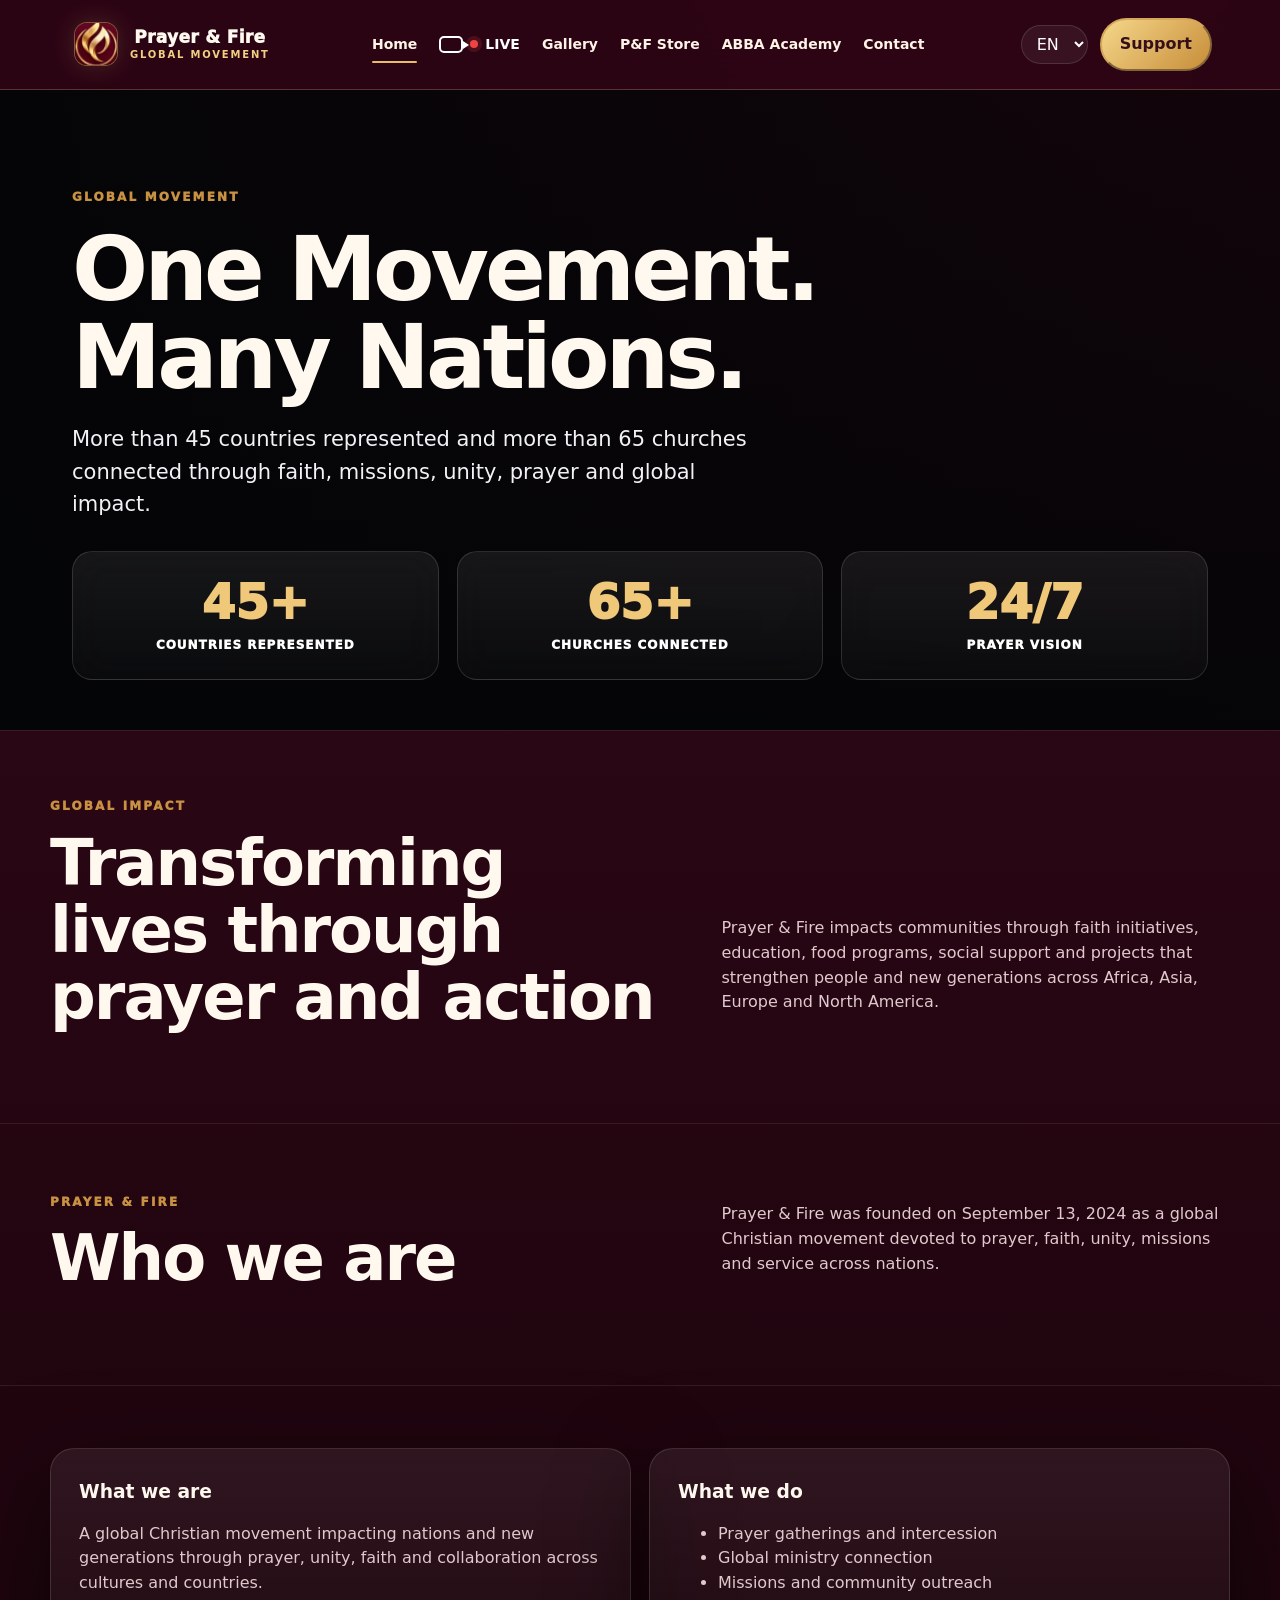
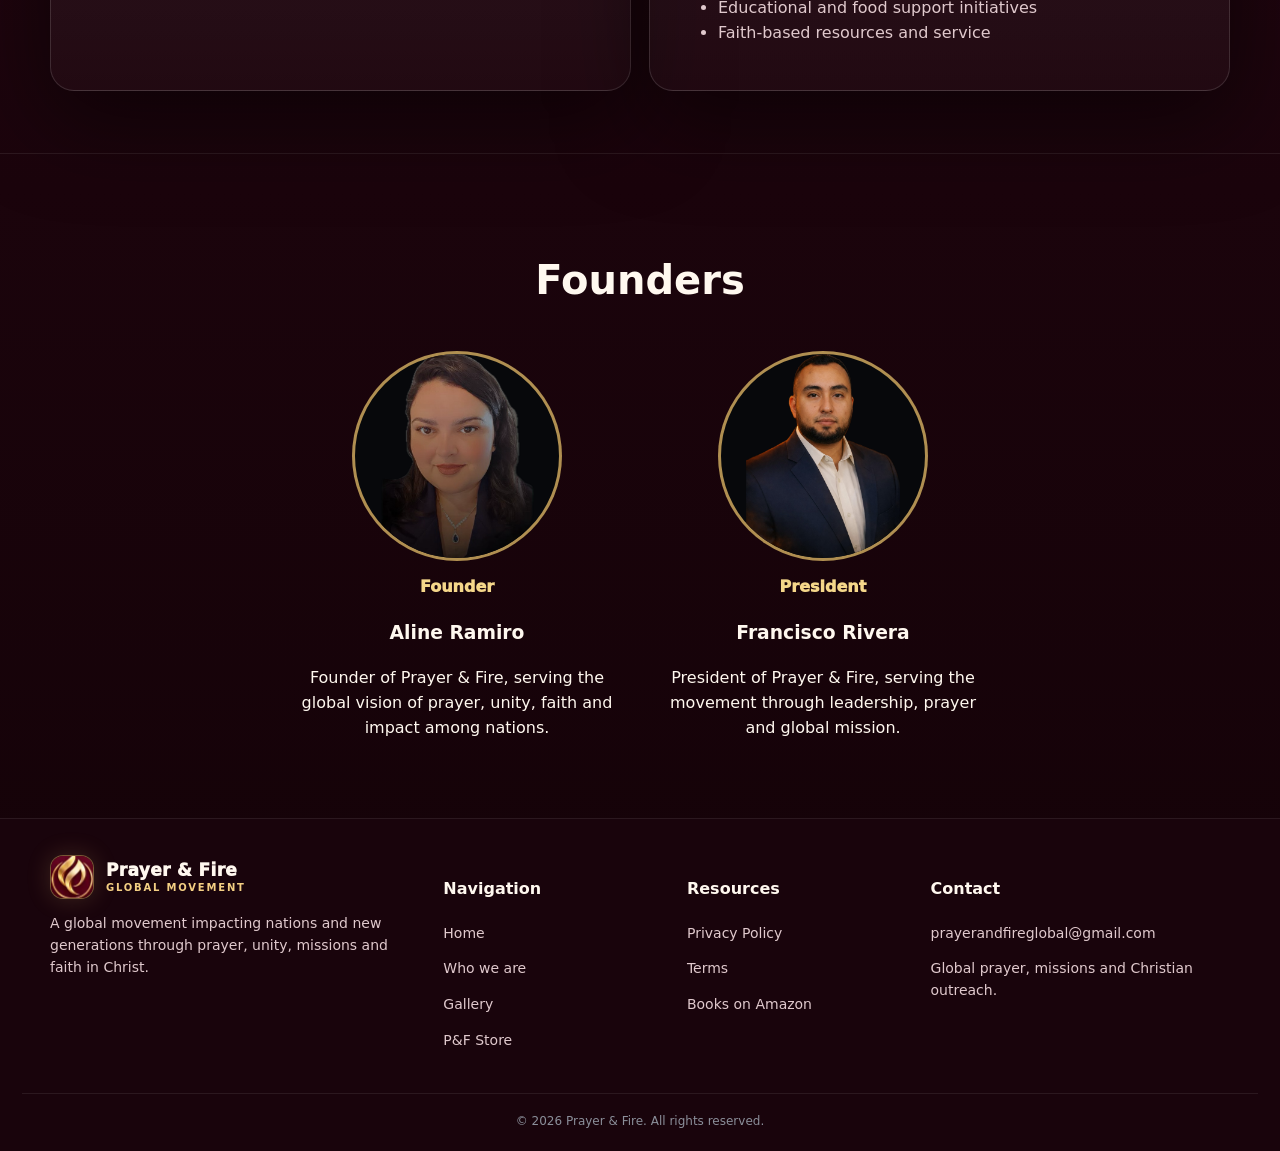
==== commit 617a3d7f: "Remove three emoji icons from homepage statistics and center typography" ====
--- a/index.html
+++ b/index.html
@@ -39,12 +39,12 @@
 
   <meta name="twitter:card" content="summary_large_image">
 
-  <link rel="icon" href="/favicon.ico">
+  <link rel="icon" type="image/png" sizes="48x48" href="/favicon-gold.png">
 
   <link
     rel="apple-touch-icon"
     sizes="180x180"
-    href="/apple-touch-icon.png"
+    href="/favicon-gold.png"
   >
 
   <script
@@ -1771,6 +1771,12 @@
 /* Crop stray lettering at the bottom of the golden flame icon. */
 .brandLogo{overflow:hidden!important;isolation:isolate}
 .brandLogo img{display:block!important;width:118%!important;height:118%!important;max-width:none!important;object-fit:cover!important;object-position:center 40%!important;padding:0!important;transform:translate(-7.6%,-11%)!important}
+
+/* Clean typographic statistics: no decorative emoji badges. */
+.heroStats .stat{justify-content:center;text-align:center}
+.heroStats .stat>div{min-width:0}
+.heroStats .stat strong{font-size:clamp(30px,5vw,48px);line-height:1.1}
+.heroStats .stat span{display:block;margin-top:8px}
 </style>
 </head>
 
@@ -1937,9 +1943,7 @@
 
         <div class="stat">
 
-          <div class="statIcon">
-            🌎
-          </div>
+          
 
           <div>
 
@@ -1960,9 +1964,7 @@
 
         <div class="stat">
 
-          <div class="statIcon">
-            ⛪
-          </div>
+          
 
           <div>
 
@@ -1983,9 +1985,7 @@
 
         <div class="stat">
 
-          <div class="statIcon">
-            🔥
-          </div>
+          
 
           <div>
 
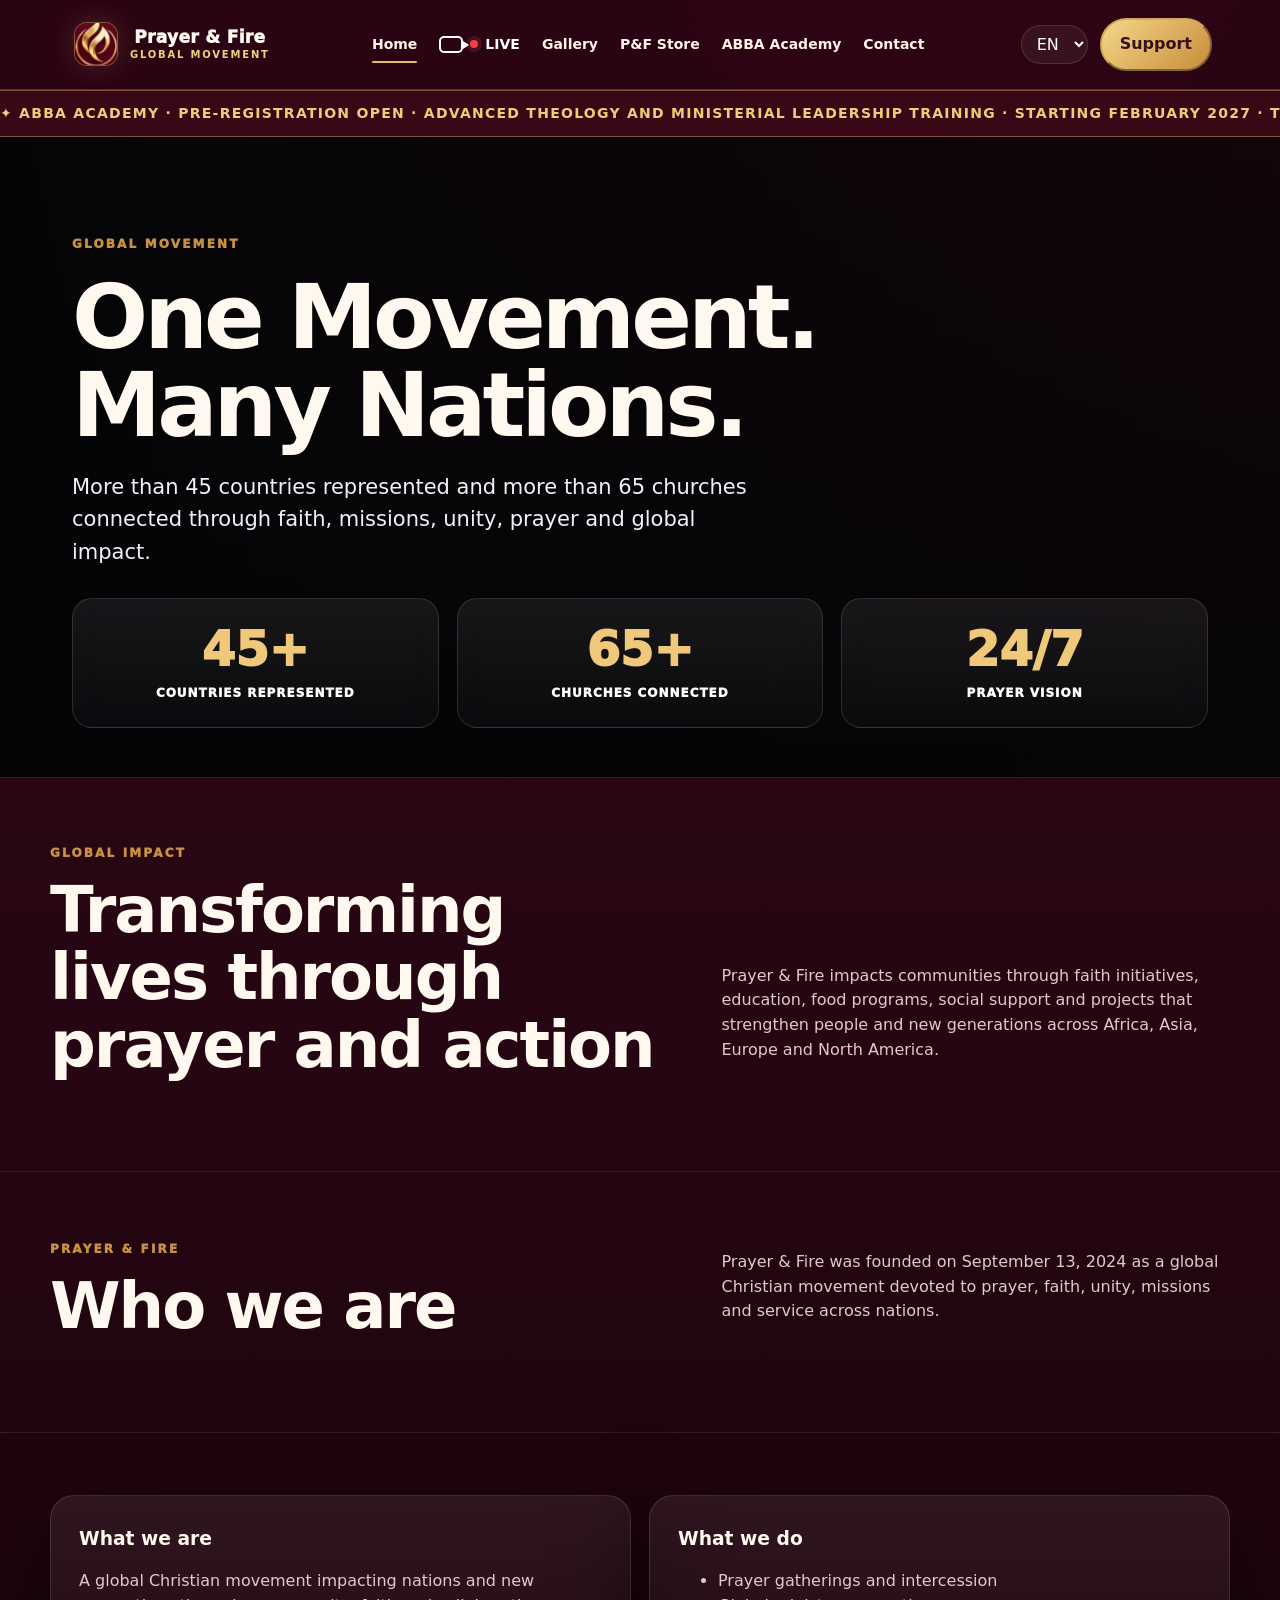
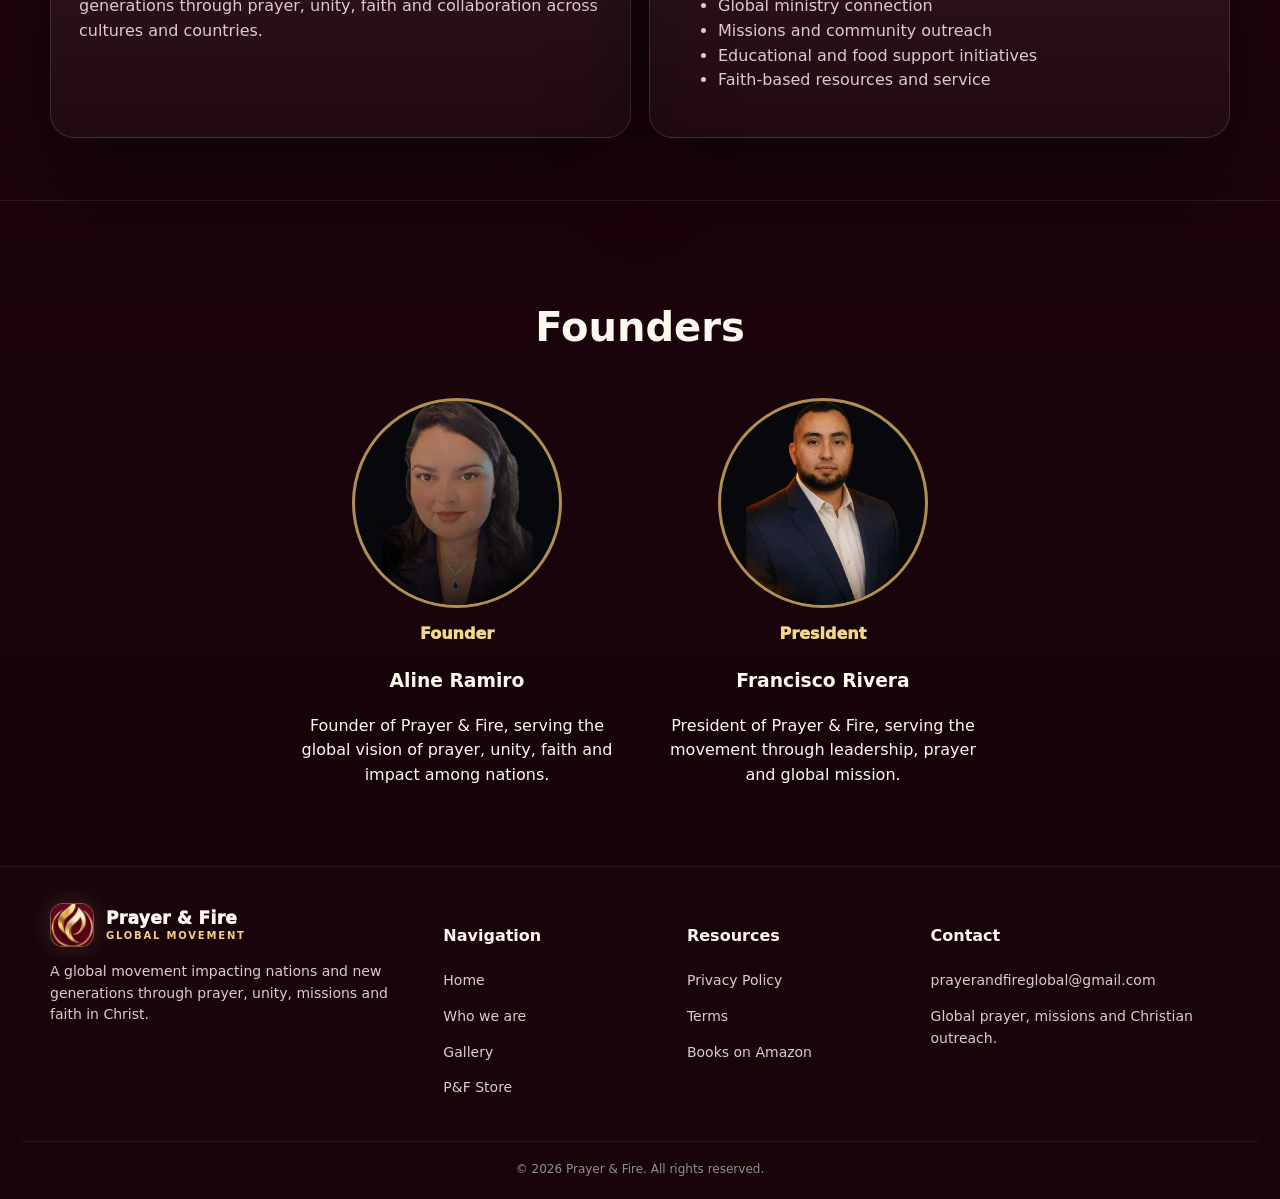
==== commit df982163: "Install animated ABBA Academy pre-registration ticker below website navigation" ====
--- a/index.html
+++ b/index.html
@@ -1777,6 +1777,20 @@
 .heroStats .stat>div{min-width:0}
 .heroStats .stat strong{font-size:clamp(30px,5vw,48px);line-height:1.1}
 .heroStats .stat span{display:block;margin-top:8px}
+
+/* Hide any cached/decorative badges inside statistics and impact cards. */
+.heroStats .statIcon,.impactCard .impactIcon{display:none!important}
+
+/* ABBA Academy early-registration ticker, immediately below site navigation. */
+.abba-announcement{display:block;position:relative;overflow:hidden;width:100%;background:#390817;border-top:1px solid rgba(232,188,104,.42);border-bottom:1px solid rgba(232,188,104,.42);text-decoration:none;color:#f3cb77;padding:12px 0}
+.abba-announcement:hover{background:#4b0d21}
+.abba-announcement:focus-visible{outline:3px solid #f6d990;outline-offset:-3px}
+.abba-announcement-track{display:flex;align-items:center;width:max-content;animation:abbaTickerSlide 32s linear infinite;will-change:transform}
+.abba-announcement-part{flex:none;display:inline-block;padding-right:64px;font-size:14px;letter-spacing:.09em;font-weight:850;white-space:nowrap}
+@keyframes abbaTickerSlide{from{transform:translateX(0)}to{transform:translateX(-50%)}}
+.abba-announcement:hover .abba-announcement-track,.abba-announcement:focus-visible .abba-announcement-track{animation-play-state:paused}
+@media(max-width:640px){.abba-announcement{padding:11px 0}.abba-announcement-part{font-size:12px;padding-right:42px}}
+@media(prefers-reduced-motion:reduce){.abba-announcement-track{animation:none;width:auto}.abba-announcement-part{white-space:normal;padding:0 16px}.abba-announcement-part[aria-hidden="true"]{display:none}}
 </style>
 </head>
 
@@ -1906,6 +1920,30 @@
   </div>
 
 </header>
+<a class="abba-announcement" href="/academy.html" aria-label="ABBA Academy early registration">
+  <div class="abba-announcement-track">
+    <span class="abba-announcement-part" id="abbaAnnouncementText">✦ ABBA ACADEMY · PRE-REGISTRATION OPEN · ADVANCED THEOLOGY AND MINISTERIAL LEADERSHIP TRAINING · STARTING FEBRUARY 2027 · TAP TO REGISTER ✦</span>
+    <span class="abba-announcement-part" id="abbaAnnouncementRepeat" aria-hidden="true">✦ ABBA ACADEMY · PRE-REGISTRATION OPEN · ADVANCED THEOLOGY AND MINISTERIAL LEADERSHIP TRAINING · STARTING FEBRUARY 2027 · TAP TO REGISTER ✦</span>
+  </div>
+</a>
+<script>
+(function(){
+ const messages={
+  en:'✦ ABBA ACADEMY · PRE-REGISTRATION OPEN · ADVANCED THEOLOGY AND MINISTERIAL LEADERSHIP TRAINING · STARTING FEBRUARY 2027 · TAP TO REGISTER ✦',
+  pt:'✦ ABBA ACADEMY · PRÉ-INSCRIÇÕES ABERTAS · FORMAÇÃO DE LIDERANÇA MINISTERIAL EM TEOLOGIA APROFUNDADA · INÍCIO EM FEVEREIRO DE 2027 · TOQUE PARA SE INSCREVER ✦',
+  es:'✦ ABBA ACADEMY · PREINSCRIPCIONES ABIERTAS · FORMACIÓN DE LIDERAZGO MINISTERIAL EN TEOLOGÍA PROFUNDA · INICIO EN FEBRERO DE 2027 · TOCA PARA INSCRIBIRTE ✦'
+ };
+ function update(){
+  let lang=document.getElementById('langSelect')?.value||document.documentElement.lang||'en';
+  if(!messages[lang])lang='en';
+  document.getElementById('abbaAnnouncementText').textContent=messages[lang];
+  document.getElementById('abbaAnnouncementRepeat').textContent=messages[lang];
+  document.querySelector('.abba-announcement').setAttribute('aria-label',lang==='pt'?'Pré-inscrições ABBA Academy':lang==='es'?'Preinscripciones ABBA Academy':'ABBA Academy pre-registration');
+ }
+ document.getElementById('langSelect')?.addEventListener('change',update);
+ update();
+})();
+</script>
 
 
 <main>
@@ -5137,10 +5175,6 @@
 
           <div class="impactBody">
 
-            <div class="impactIcon">
-              ${esc(item.icon || "🔥")}
-            </div>
-
             <h3>
               ${esc(item.title || "")}
             </h3>
